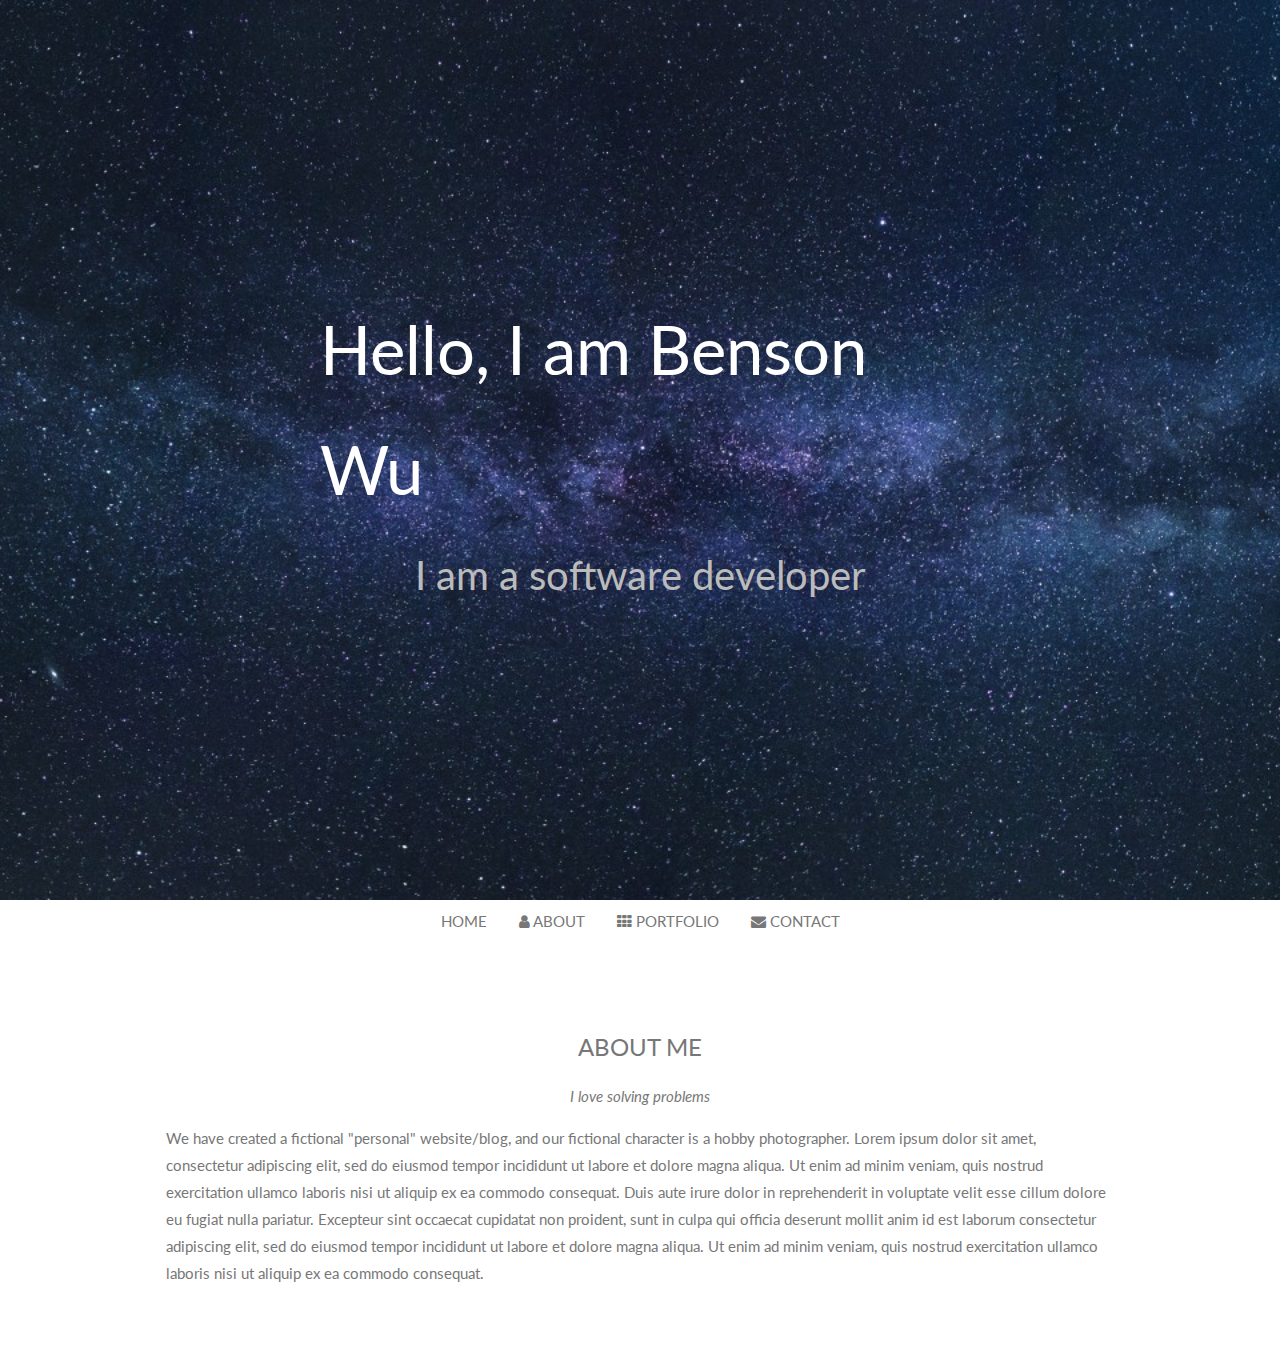
==== index.html @ fae9e6e2 "New index" ====
<!DOCTYPE html>
<html>

<head>
    <title>Benson Wu</title>
    <link rel="stylesheet" type="text/css" href="stylez.css">
</head>

<meta charset="UTF-8">
<meta name="viewport" content="width=device-width, initial-scale=1">
<link rel="stylesheet" href="https://www.w3schools.com/w3css/4/w3.css">
<link rel="stylesheet" href="https://fonts.googleapis.com/css?family=Lato">
<link rel="stylesheet" href="https://cdnjs.cloudflare.com/ajax/libs/font-awesome/4.7.0/css/font-awesome.min.css">
<style>
	body,h1,h2,h3,h4,h5,h6 {font-family: "Lato", sans-serif;}

	h1 {
		color: white;
		font-size: 50pt;
	}

	h2 {
		color: #bbb;
		font-size: 30pt;
	}

	body, html {
	  height: 100%;
	  width: 100%;
	  color: #777;
	  line-height: 1.8;
	}

	.bgimg1 {
		background-attachment: fixed;
		background-position: center;
		background-repeat: no-repeat;
		background-size: cover;
	}

	.bgimg1 {
		background-image: url('background.jpg');
		min-height: 100%;
		max-height: 100%;
		max-width: 100%;
		min-width: 100%;
	}

</style>

<body>
	<!-- First Parallax Image with Logo Text -->
	<div class="bgimg1 w3-display-container" id="home">
		<div class="w3-display-middle">
			<h1>Hello, I am Benson Wu</h1>
			<center><h2>I am a software developer</h2></center>
		</div>
	</div>

	<!-- Nav Bar -->
	<div class="w3-center">
		<div class="w3-bar" id="myNavbar">
		    <a class="w3-bar-item w3-button w3-hover-black w3-hide-medium w3-hide-large w3-right" href="javascript:void(0);" onclick="toggleFunction()" title="Toggle Navigation Menu">
		      <i class="fa fa-bars"></i>
		    </a>
		    <a href="#home" class="w3-bar-item w3-button">HOME</a>
		    <a href="#about" class="w3-bar-item w3-button w3-hide-small"><i class="fa fa-user"></i> ABOUT</a>
		    <a href="#portfolio" class="w3-bar-item w3-button w3-hide-small"><i class="fa fa-th"></i> PORTFOLIO</a>
		    <a href="#contact" class="w3-bar-item w3-button w3-hide-small"><i class="fa fa-envelope"></i> CONTACT</a>
		</div>
	</div>

	<div class="w3-content w3-container w3-padding-64" id="about">
		<h3 class="w3-center">ABOUT ME</h3>
		<p class="w3-center"><em>I love solving problems</em></p>
		<p>We have created a fictional "personal" website/blog, and our fictional character is a hobby photographer. Lorem ipsum dolor sit amet, consectetur adipiscing elit, sed do eiusmod tempor incididunt ut labore et dolore magna aliqua. Ut enim ad minim veniam,
		quis nostrud exercitation ullamco laboris nisi ut aliquip ex ea commodo consequat. Duis aute irure dolor in reprehenderit in voluptate velit esse cillum dolore eu fugiat nulla pariatur. Excepteur sint occaecat cupidatat non proident, sunt in culpa
		qui officia deserunt mollit anim id est laborum consectetur adipiscing elit, sed do eiusmod tempor incididunt ut labore et dolore magna aliqua. Ut enim ad minim veniam, quis nostrud exercitation ullamco laboris nisi ut aliquip ex ea commodo consequat.</p>
	</div>
</body>

</html>
---- stylez.css ----
body,h1,h2,h3,h4,h5,h6 {font-family: "Lato", sans-serif;}

body, html {
  height: 100%;
  color: #777;
  line-height: 1.8;
}

#background {
	width: 100%;
	height: auto;
}

img {
	background-attachment: fixed;
	background-position: center;
	background-repeat: no-repeat;
	background-size: cover;
}
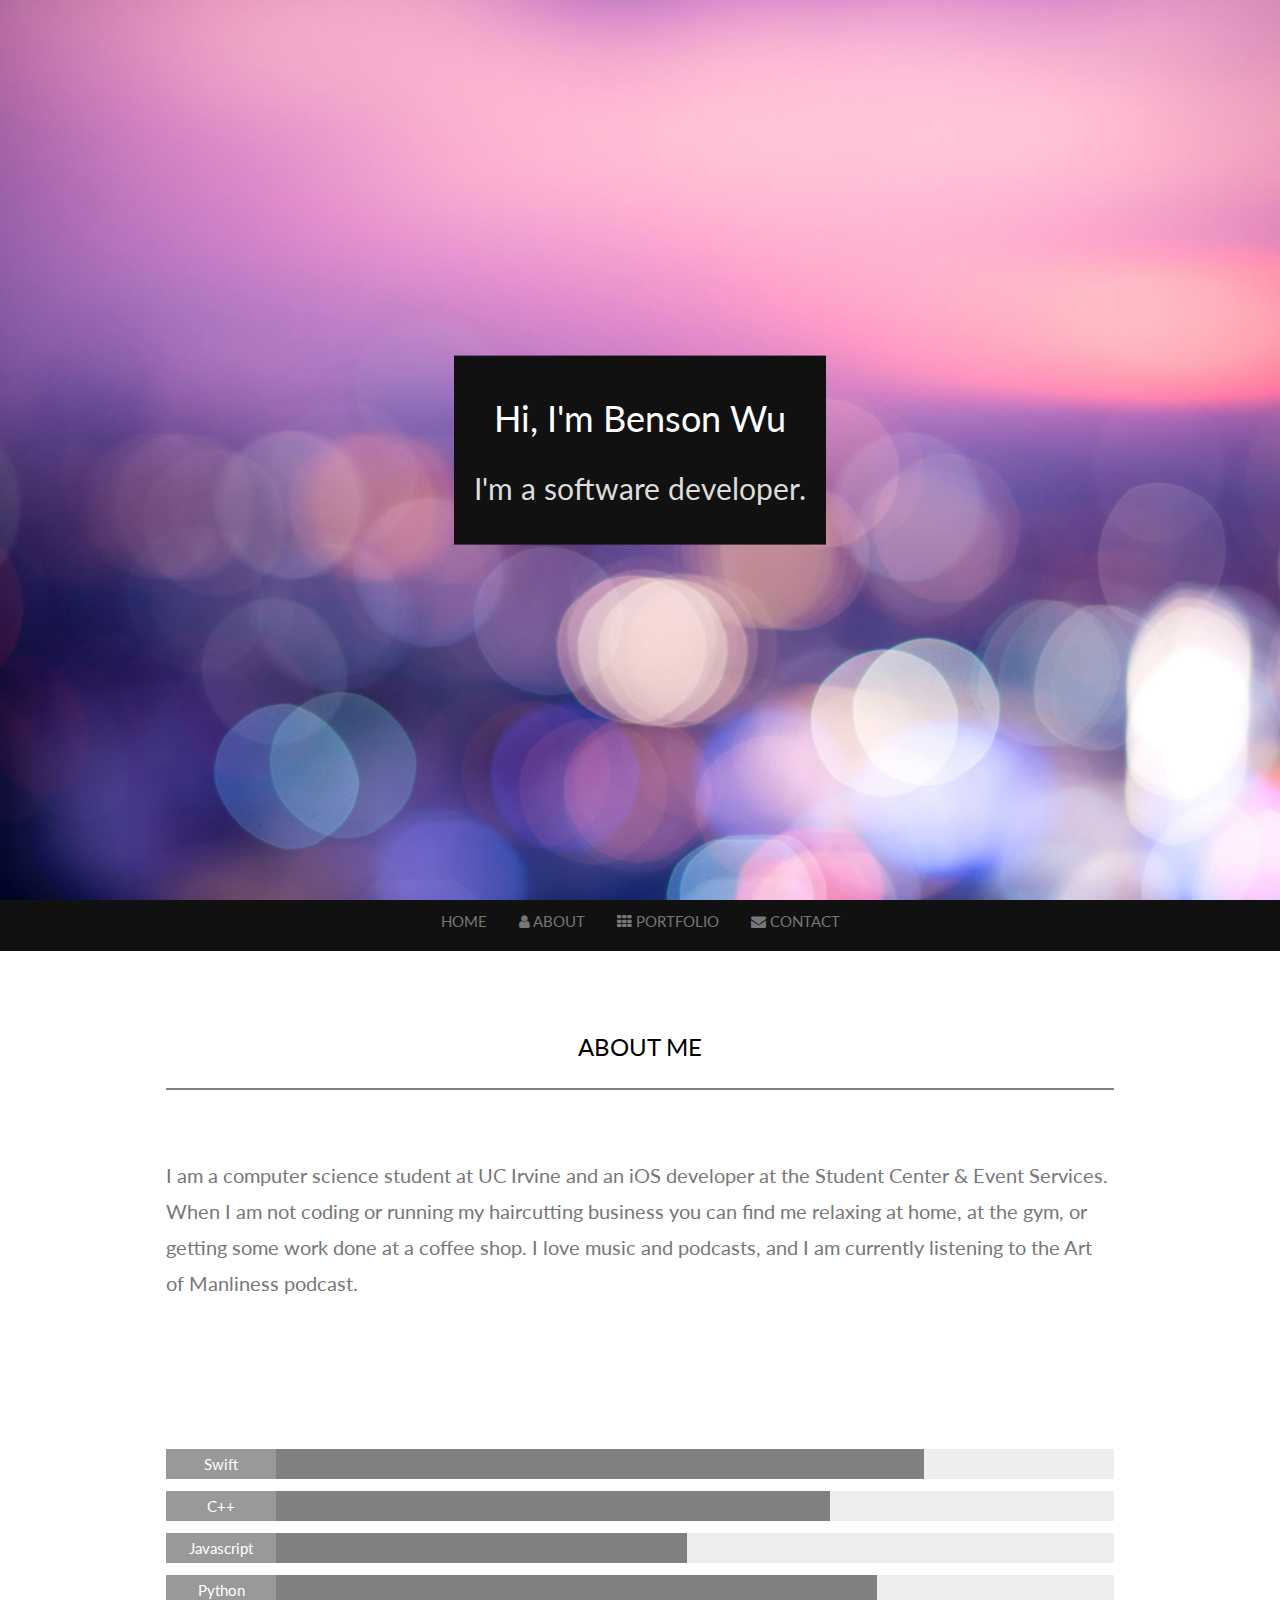
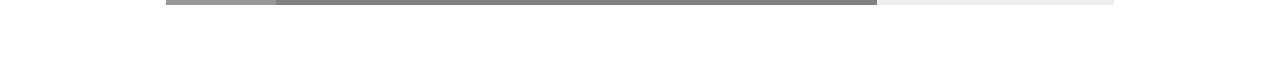
==== commit 83f3d2be: "Changed styling of headers, about, and added bars" ====
--- a/index.html
+++ b/index.html
@@ -14,14 +14,23 @@
 <style>
 	body,h1,h2,h3,h4,h5,h6 {font-family: "Lato", sans-serif;}
 
+	p {
+		font-size: 15pt;
+	}
+
 	h1 {
 		color: white;
-		font-size: 50pt;
+		/*font-size: 50pt;*/
 	}
 
 	h2 {
-		color: #bbb;
-		font-size: 30pt;
+		color: #ddd;
+		/*font-size: 30pt;*/
+	}
+
+	h3 {
+		color: black;
+		font-style: bold;
 	}
 
 	body, html {
@@ -29,6 +38,20 @@
 	  width: 100%;
 	  color: #777;
 	  line-height: 1.8;
+	}
+
+	hr {
+		border: 1px solid grey;
+	}
+
+	.box {
+		background-color: #111;
+		padding: 20px;
+	}
+
+
+	#navBar {
+		background-color: #111;
 	}
 
 	.bgimg1 {
@@ -41,9 +64,54 @@
 	.bgimg1 {
 		background-image: url('background.jpg');
 		min-height: 100%;
-		max-height: 100%;
-		max-width: 100%;
 		min-width: 100%;
+	}
+
+	.bar {
+		color: #666;
+		height: 30px;
+		position: relative;
+		background-color: #eee;
+		margin: 0 0 12px 0;
+		align-items: flex-end;
+		font-size: 7pt;
+	}
+
+	.bar.fill {
+		top: 0;
+		left: 0;
+		position: absolute;
+		background-color: grey;
+		padding: 0;
+		opacity: 1;
+	}
+
+	.bar .tag {
+		width: 110px;
+		top: 0;
+		left: 0;
+		position: absolute;
+		background-color: #999;
+		color: #fff;
+		height: 100%;
+		font-size: 15px;
+		text-align: center;
+	}
+
+	.flex {
+		display: flex;
+		flex-direction: column;
+		justify-content: center;
+		align-items: center;
+	}
+
+	.bars.flex {
+		display: block;
+	}
+
+	/* IDS */
+	#about {
+		margin-bottom: 25;
 	}
 
 </style>
@@ -51,15 +119,15 @@
 <body>
 	<!-- First Parallax Image with Logo Text -->
 	<div class="bgimg1 w3-display-container" id="home">
-		<div class="w3-display-middle">
-			<h1>Hello, I am Benson Wu</h1>
-			<center><h2>I am a software developer</h2></center>
+		<div class="w3-display-middle box">
+			<h1 class="w3-center">Hi, I'm Benson Wu</h1>
+			<h2 class="w3-center">I'm a software developer.</h2>
 		</div>
 	</div>
 
 	<!-- Nav Bar -->
-	<div class="w3-center">
-		<div class="w3-bar" id="myNavbar">
+	<div class="w3-center" id="navBar">
+		<div class="w3-bar">
 		    <a class="w3-bar-item w3-button w3-hover-black w3-hide-medium w3-hide-large w3-right" href="javascript:void(0);" onclick="toggleFunction()" title="Toggle Navigation Menu">
 		      <i class="fa fa-bars"></i>
 		    </a>
@@ -71,11 +139,40 @@
 	</div>
 
 	<div class="w3-content w3-container w3-padding-64" id="about">
-		<h3 class="w3-center">ABOUT ME</h3>
-		<p class="w3-center"><em>I love solving problems</em></p>
-		<p>We have created a fictional "personal" website/blog, and our fictional character is a hobby photographer. Lorem ipsum dolor sit amet, consectetur adipiscing elit, sed do eiusmod tempor incididunt ut labore et dolore magna aliqua. Ut enim ad minim veniam,
-		quis nostrud exercitation ullamco laboris nisi ut aliquip ex ea commodo consequat. Duis aute irure dolor in reprehenderit in voluptate velit esse cillum dolore eu fugiat nulla pariatur. Excepteur sint occaecat cupidatat non proident, sunt in culpa
-		qui officia deserunt mollit anim id est laborum consectetur adipiscing elit, sed do eiusmod tempor incididunt ut labore et dolore magna aliqua. Ut enim ad minim veniam, quis nostrud exercitation ullamco laboris nisi ut aliquip ex ea commodo consequat.</p>
+		<div>
+			<h3 class="w3-center">ABOUT ME</h3>
+			<hr>
+			<br>
+			<p>I am a computer science student at UC Irvine and an iOS developer at the Student Center & Event Services. When I am not coding or running my haircutting business you can find me relaxing at home, at the gym, or getting some work done at a coffee shop. I love music and podcasts, and I am currently listening to the Art of Manliness podcast.</p>
+		</div>
+	</div>
+	<div class="w3-content w3-container w3-padding-64">
+		<div class="bars flex">
+			<div class="bar flex">
+            	<div class="bar fill" style="width:80%">
+					<div class="tag bold flex">Swift</div>
+				</div>
+				<span>80%</span>
+			</div>
+			<div class="bar flex">
+            	<div class="bar fill" style="width:70%">
+					<div class="tag bold flex">C++</div>
+				</div>
+				<span>70%</span>
+			</div>
+			<div class="bar flex">
+            	<div class="bar fill" style="width:55%">
+					<div class="tag bold flex">Javascript</div>
+				</div>
+				<span>55%</span>
+			</div>
+			<div class="bar flex">
+            	<div class="bar fill" style="width:75%">
+					<div class="tag bold flex">Python</div>
+				</div>
+				<span>75%</span>
+			</div>
+		</div>
 	</div>
 </body>
 
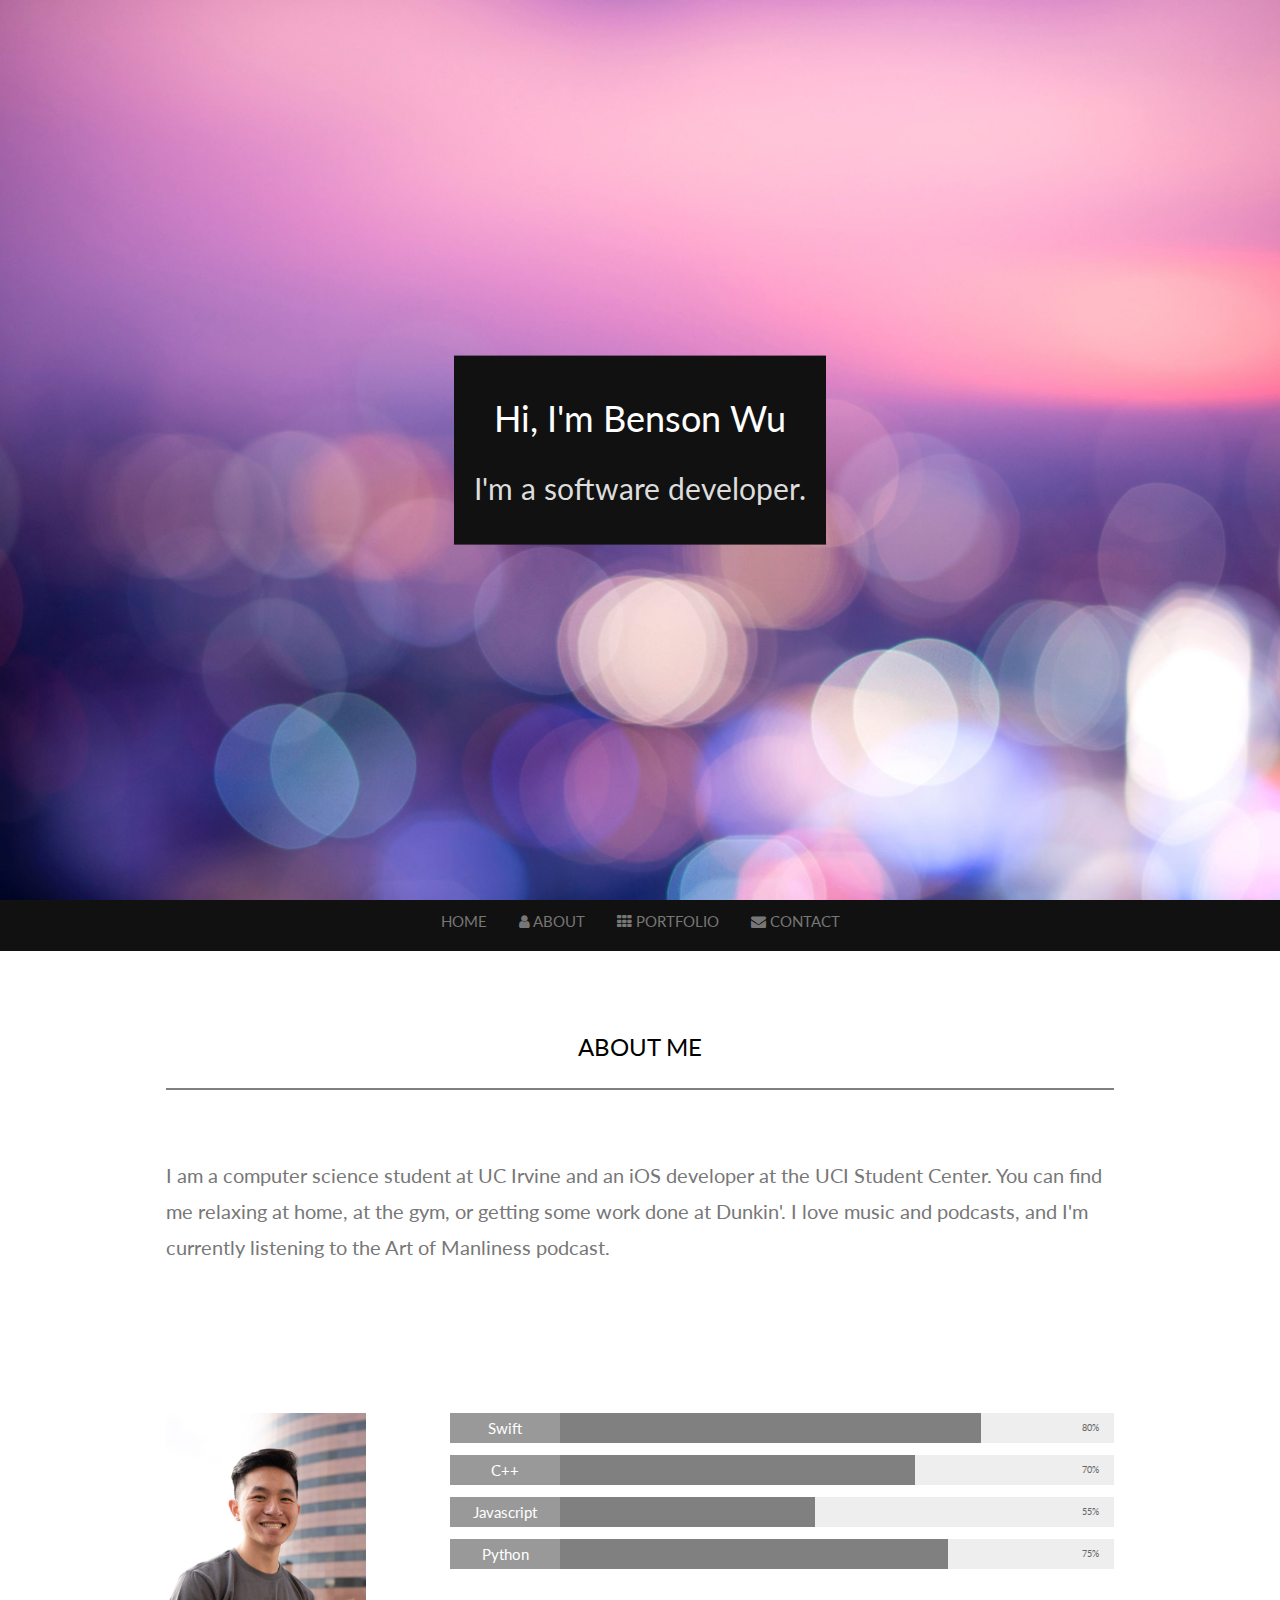
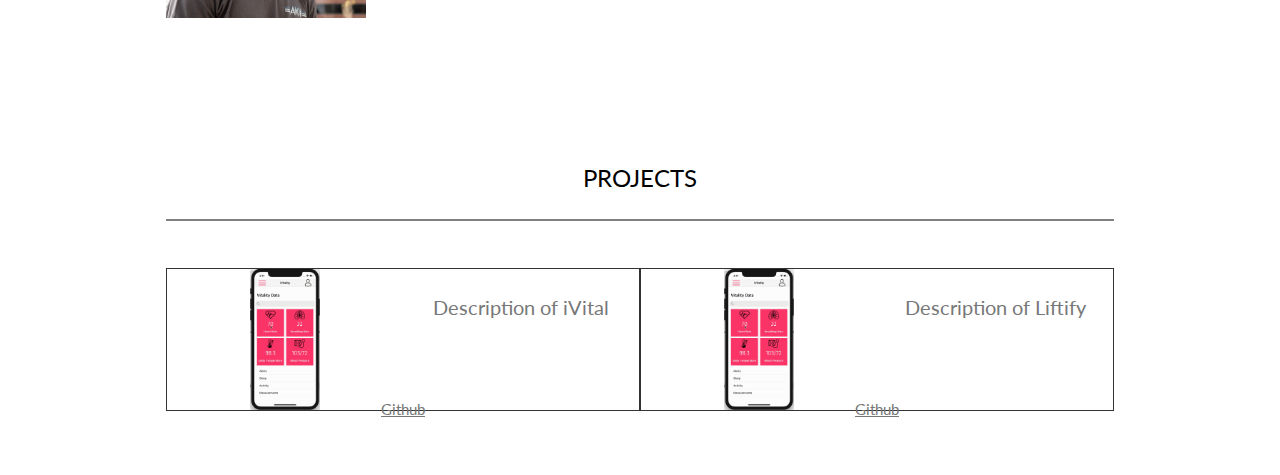
==== commit 699589a5: "asdf" ====
--- a/index.html
+++ b/index.html
@@ -73,7 +73,7 @@
 		position: relative;
 		background-color: #eee;
 		margin: 0 0 12px 0;
-		align-items: flex-end;
+		/*align-items: flex-end;*/
 		font-size: 7pt;
 	}
 
@@ -84,6 +84,13 @@
 		background-color: grey;
 		padding: 0;
 		opacity: 1;
+	}
+	
+	.bar span {
+		display: initial;
+		z-index: 1;
+		padding: 0 15px 0 0;
+		align-self: flex-end;
 	}
 
 	.bar .tag {
@@ -105,14 +112,47 @@
 		align-items: center;
 	}
 
-	.bars.flex {
+	.bars-wrapper {
 		display: block;
+		float: right;
+		width: 70%;
 	}
 
 	/* IDS */
 	#about {
 		margin-bottom: 25;
 	}
+
+	.prof-pic {
+		float: left;
+	}
+
+	.projects-grid {
+		display: grid;
+  		grid-template-columns: auto auto;
+	}
+
+	.grid-item {
+		border: 1px solid rgba(0, 0, 0, 0.8);
+		text-align: center;
+	}
+
+	.grid-item img {
+		max-width: 30%;
+	}
+
+	.proj-pic {
+		float: left;
+		width: 50%;
+		height: 90%;
+	}
+
+	.proj-desc {
+		float: right;
+		width: 50%;
+		height: 90%;
+	}
+
 
 </style>
 
@@ -143,11 +183,14 @@
 			<h3 class="w3-center">ABOUT ME</h3>
 			<hr>
 			<br>
-			<p>I am a computer science student at UC Irvine and an iOS developer at the Student Center & Event Services. When I am not coding or running my haircutting business you can find me relaxing at home, at the gym, or getting some work done at a coffee shop. I love music and podcasts, and I am currently listening to the Art of Manliness podcast.</p>
-		</div>
-	</div>
-	<div class="w3-content w3-container w3-padding-64">
-		<div class="bars flex">
+			<p>I am a computer science student at UC Irvine and an iOS developer at the UCI Student Center. You can find me relaxing at home, at the gym, or getting some work done at Dunkin'. I love music and podcasts, and I'm currently listening to the Art of Manliness podcast.</p>
+		</div>
+	</div>
+	<div class="w3-content w3-container w3-padding-64" id="profile">
+		<div class="prof-pic">
+			<img src="profile.jpg" width="200">
+		</div>
+		<div class="flex bars-wrapper">
 			<div class="bar flex">
             	<div class="bar fill" style="width:80%">
 					<div class="tag bold flex">Swift</div>
@@ -174,6 +217,31 @@
 			</div>
 		</div>
 	</div>
+	<div class="w3-content w3-container w3-padding-64" id="portfolio">
+		<h3 class="w3-center">PROJECTS</h3>
+		<hr>
+		<br>
+		<div class="projects-grid">
+			<div class="grid-item">
+				<div class="proj-pic">
+					<img src="iVital-demo.gif">
+				</div>
+				<div class="proj-desc">
+					<p>Description of iVital</p>
+				</div>
+				<a href="https://github.com/bensontwu/iVital">Github</a>
+			</div>
+			<div class="grid-item">
+				<div class="proj-pic">
+					<img src="iVital-demo.gif">
+				</div>
+				<div class="proj-desc">
+					<p>Description of Liftify</p>
+				</div>
+				<a href="https://github.com/bensontwu/liftify">Github</a>
+			</div>
+		</div>
+	</div>
 </body>
 
 </html>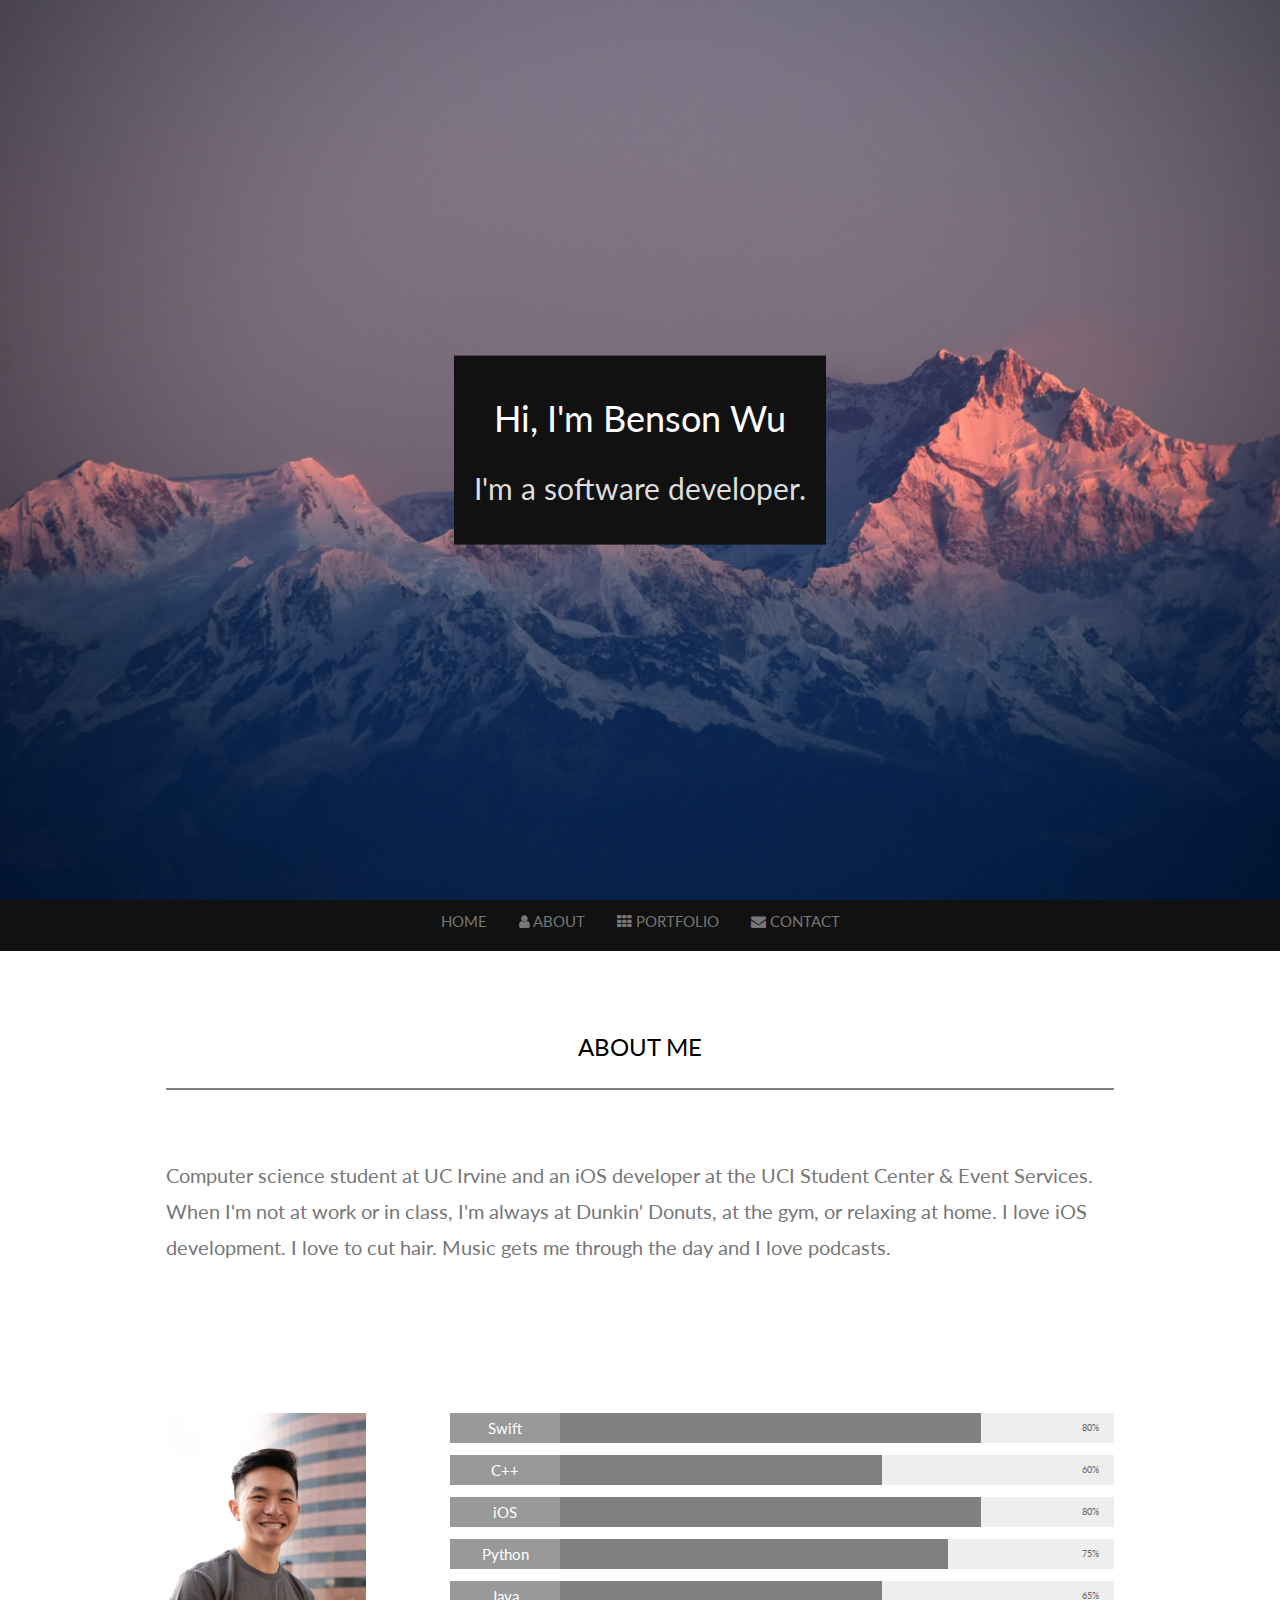
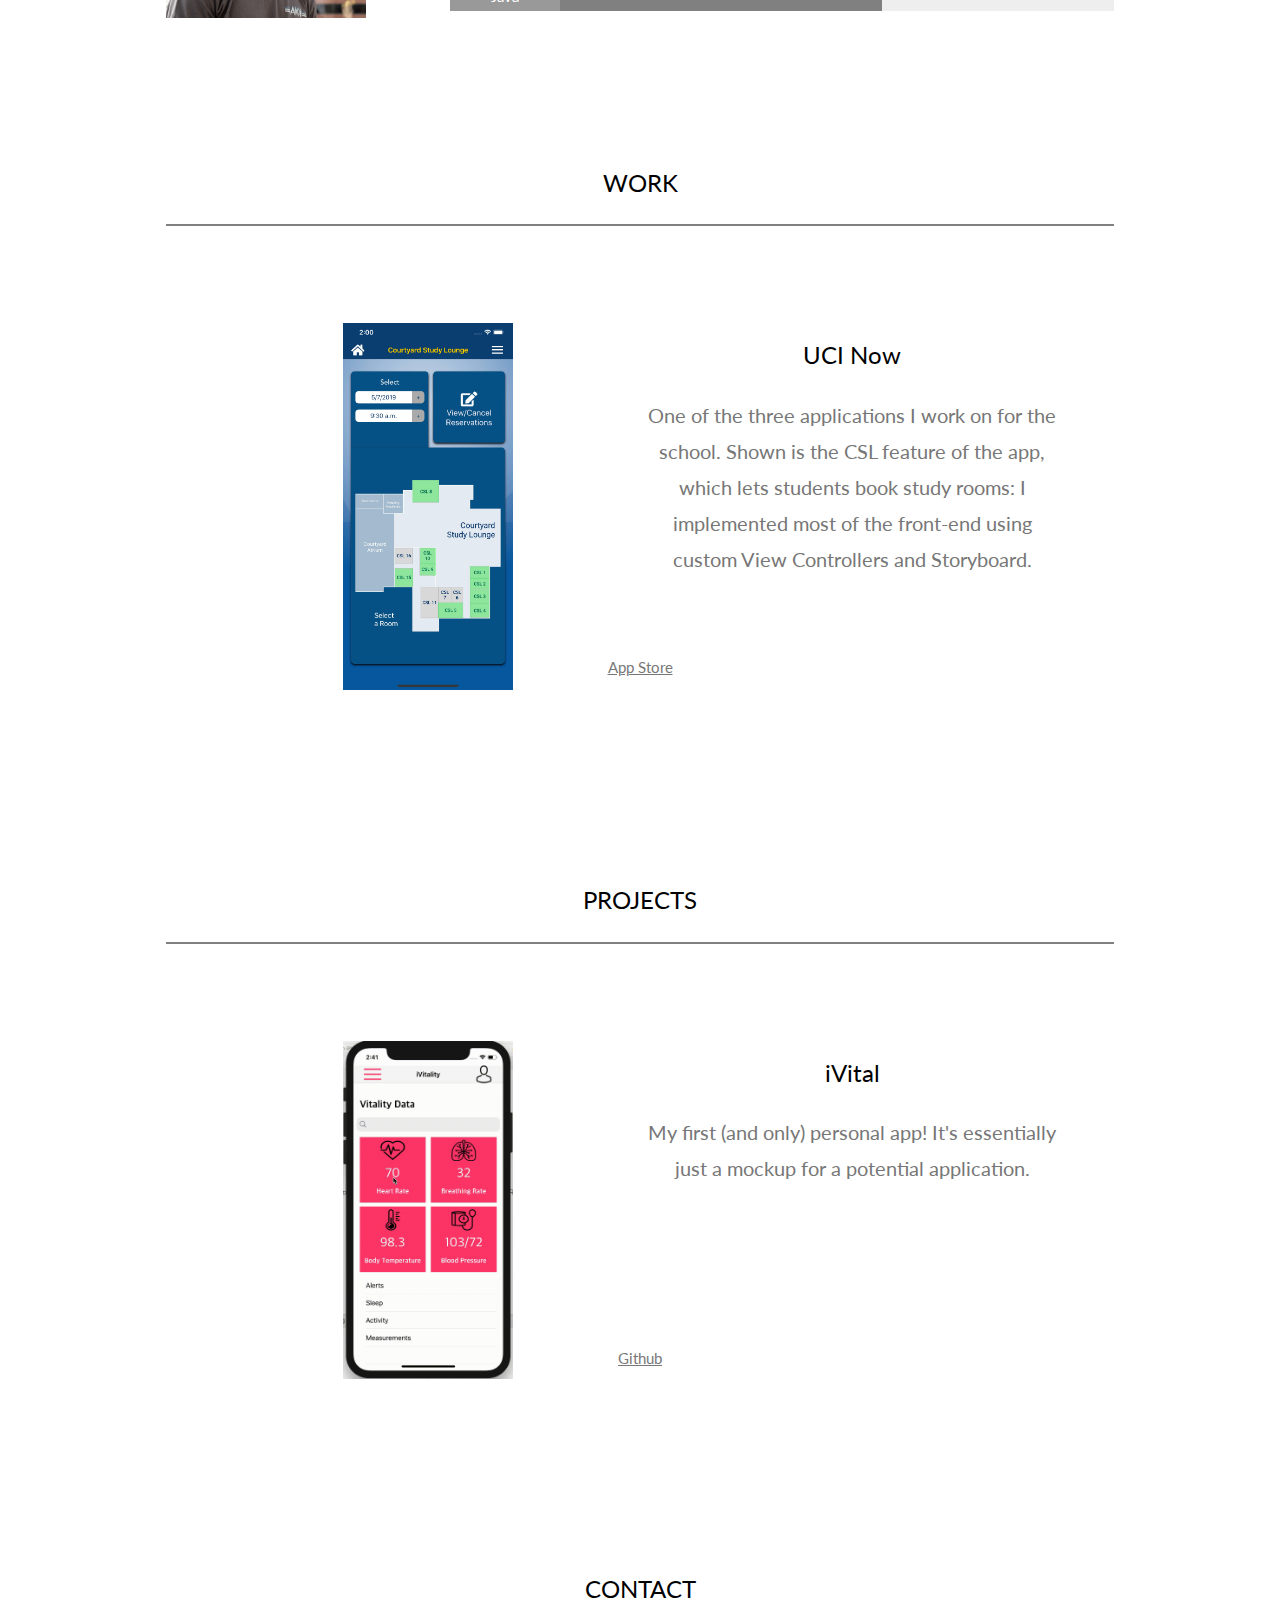
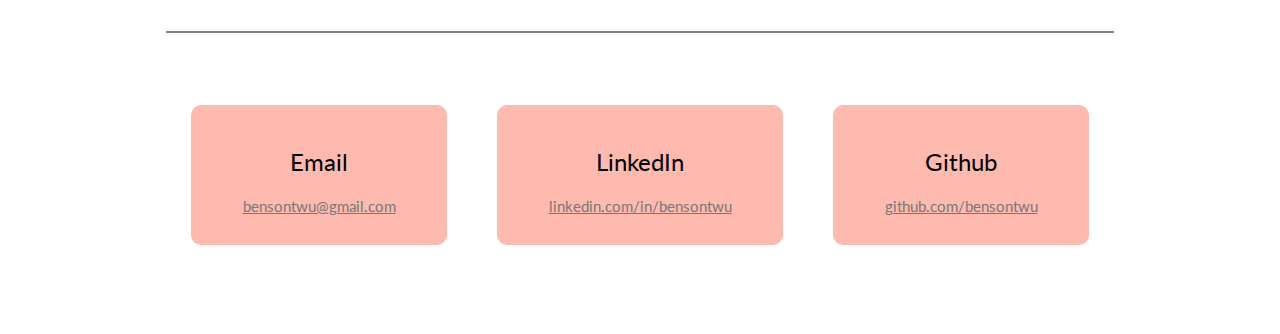
==== commit 4f3c614a: "Added contact" ====
--- a/index.html
+++ b/index.html
@@ -62,7 +62,7 @@
 	}
 
 	.bgimg1 {
-		background-image: url('background.jpg');
+		background-image: url('assets/background.jpg');
 		min-height: 100%;
 		min-width: 100%;
 	}
@@ -132,13 +132,24 @@
   		grid-template-columns: auto auto;
 	}
 
+	.contacts-grid {
+		display: grid;
+		grid-template-columns: auto auto auto;
+	}
+
 	.grid-item {
-		border: 1px solid rgba(0, 0, 0, 0.8);
+		padding: 25px 25px 25px 25px;
+		margin: 25px 25px 25px 25px;
+		border-radius: 10px;
 		text-align: center;
 	}
 
+	.pink {
+		background-color: #FFBAAF;
+	}
+
 	.grid-item img {
-		max-width: 30%;
+		max-width: 40%;
 	}
 
 	.proj-pic {
@@ -183,12 +194,12 @@
 			<h3 class="w3-center">ABOUT ME</h3>
 			<hr>
 			<br>
-			<p>I am a computer science student at UC Irvine and an iOS developer at the UCI Student Center. You can find me relaxing at home, at the gym, or getting some work done at Dunkin'. I love music and podcasts, and I'm currently listening to the Art of Manliness podcast.</p>
+			<p>Computer science student at UC Irvine and an iOS developer at the UCI Student Center & Event Services. When I'm not at work or in class, I'm always at Dunkin' Donuts, at the gym, or relaxing at home. I love iOS development. I love to cut hair. Music gets me through the day and I love podcasts.</p>
 		</div>
 	</div>
 	<div class="w3-content w3-container w3-padding-64" id="profile">
 		<div class="prof-pic">
-			<img src="profile.jpg" width="200">
+			<img src="assets/profile.jpg" width="200">
 		</div>
 		<div class="flex bars-wrapper">
 			<div class="bar flex">
@@ -198,16 +209,16 @@
 				<span>80%</span>
 			</div>
 			<div class="bar flex">
-            	<div class="bar fill" style="width:70%">
+            	<div class="bar fill" style="width:65%">
 					<div class="tag bold flex">C++</div>
 				</div>
-				<span>70%</span>
-			</div>
-			<div class="bar flex">
-            	<div class="bar fill" style="width:55%">
-					<div class="tag bold flex">Javascript</div>
-				</div>
-				<span>55%</span>
+				<span>60%</span>
+			</div>
+			<div class="bar flex">
+            	<div class="bar fill" style="width:80%">
+					<div class="tag bold flex">iOS</div>
+				</div>
+				<span>80%</span>
 			</div>
 			<div class="bar flex">
             	<div class="bar fill" style="width:75%">
@@ -215,31 +226,70 @@
 				</div>
 				<span>75%</span>
 			</div>
-		</div>
-	</div>
-	<div class="w3-content w3-container w3-padding-64" id="portfolio">
-		<h3 class="w3-center">PROJECTS</h3>
-		<hr>
-		<br>
-		<div class="projects-grid">
-			<div class="grid-item">
-				<div class="proj-pic">
-					<img src="iVital-demo.gif">
-				</div>
-				<div class="proj-desc">
-					<p>Description of iVital</p>
-				</div>
-				<a href="https://github.com/bensontwu/iVital">Github</a>
-			</div>
-			<div class="grid-item">
-				<div class="proj-pic">
-					<img src="iVital-demo.gif">
-				</div>
-				<div class="proj-desc">
-					<p>Description of Liftify</p>
-				</div>
-				<a href="https://github.com/bensontwu/liftify">Github</a>
-			</div>
+			<div class="bar flex">
+            	<div class="bar fill" style="width:65%">
+					<div class="tag bold flex">Java</div>
+				</div>
+				<span>65%</span>
+			</div>
+		</div>
+	</div>
+	<div id="portfolio">
+		<div class="w3-content w3-container w3-padding-64">
+			<h3 class="w3-center">WORK</h3>
+			<hr>
+			<br>
+			<div class="projects-grid">
+				<div class="grid-item">
+					<div class="proj-pic">
+						<img src="assets/uci-now-csl.jpg">
+					</div>
+					<div class="proj-desc">
+						<h3>UCI Now</h3>
+						<p>One of the three applications I work on for the school. Shown is the CSL feature of the app, which lets students book study rooms: I implemented most of the front-end using custom View Controllers and Storyboard.</p>
+					</div>
+					<a href="https://apps.apple.com/us/app/uci-now/id1382415698">App Store</a>
+				</div>
+			</div>
+		</div>
+		<div class="w3-content w3-container w3-padding-64">
+			<h3 class="w3-center">PROJECTS</h3>
+			<hr>
+			<br>
+			<div class="projects-grid">
+				<div class="grid-item">
+					<div class="proj-pic">
+						<img src="assets/iVital-demo.gif">
+					</div>
+					<div class="proj-desc">
+						<h3>iVital</h3>
+						<p>My first (and only) personal app! It's essentially just a mockup for a potential application.</p>
+					</div>
+					<a href="https://github.com/bensontwu/iVital">Github</a>
+				</div>
+			</div>
+		</div>
+	</div>
+	<div id="contact">
+		<div class="w3-content w3-container w3-padding-64">
+			<h3 class="w3-center">CONTACT</h3>
+			<hr>
+			<br>
+			<div class="contacts-grid">
+				<div class="grid-item pink">
+					<h3>Email</h3>
+					<a href="mailto:bensontwu@gmail.com">bensontwu@gmail.com</a>
+				</div>
+				<div class="grid-item pink">
+					<h3>LinkedIn</h3>
+					<a href="linkedin.com/in/bensontwu">linkedin.com/in/bensontwu</a>
+				</div>
+				<div class="grid-item pink">
+					<h3>Github</h3>
+					<a href="github.com/bensontwu">github.com/bensontwu</a>
+				</div>
+			</div>
+
 		</div>
 	</div>
 </body>
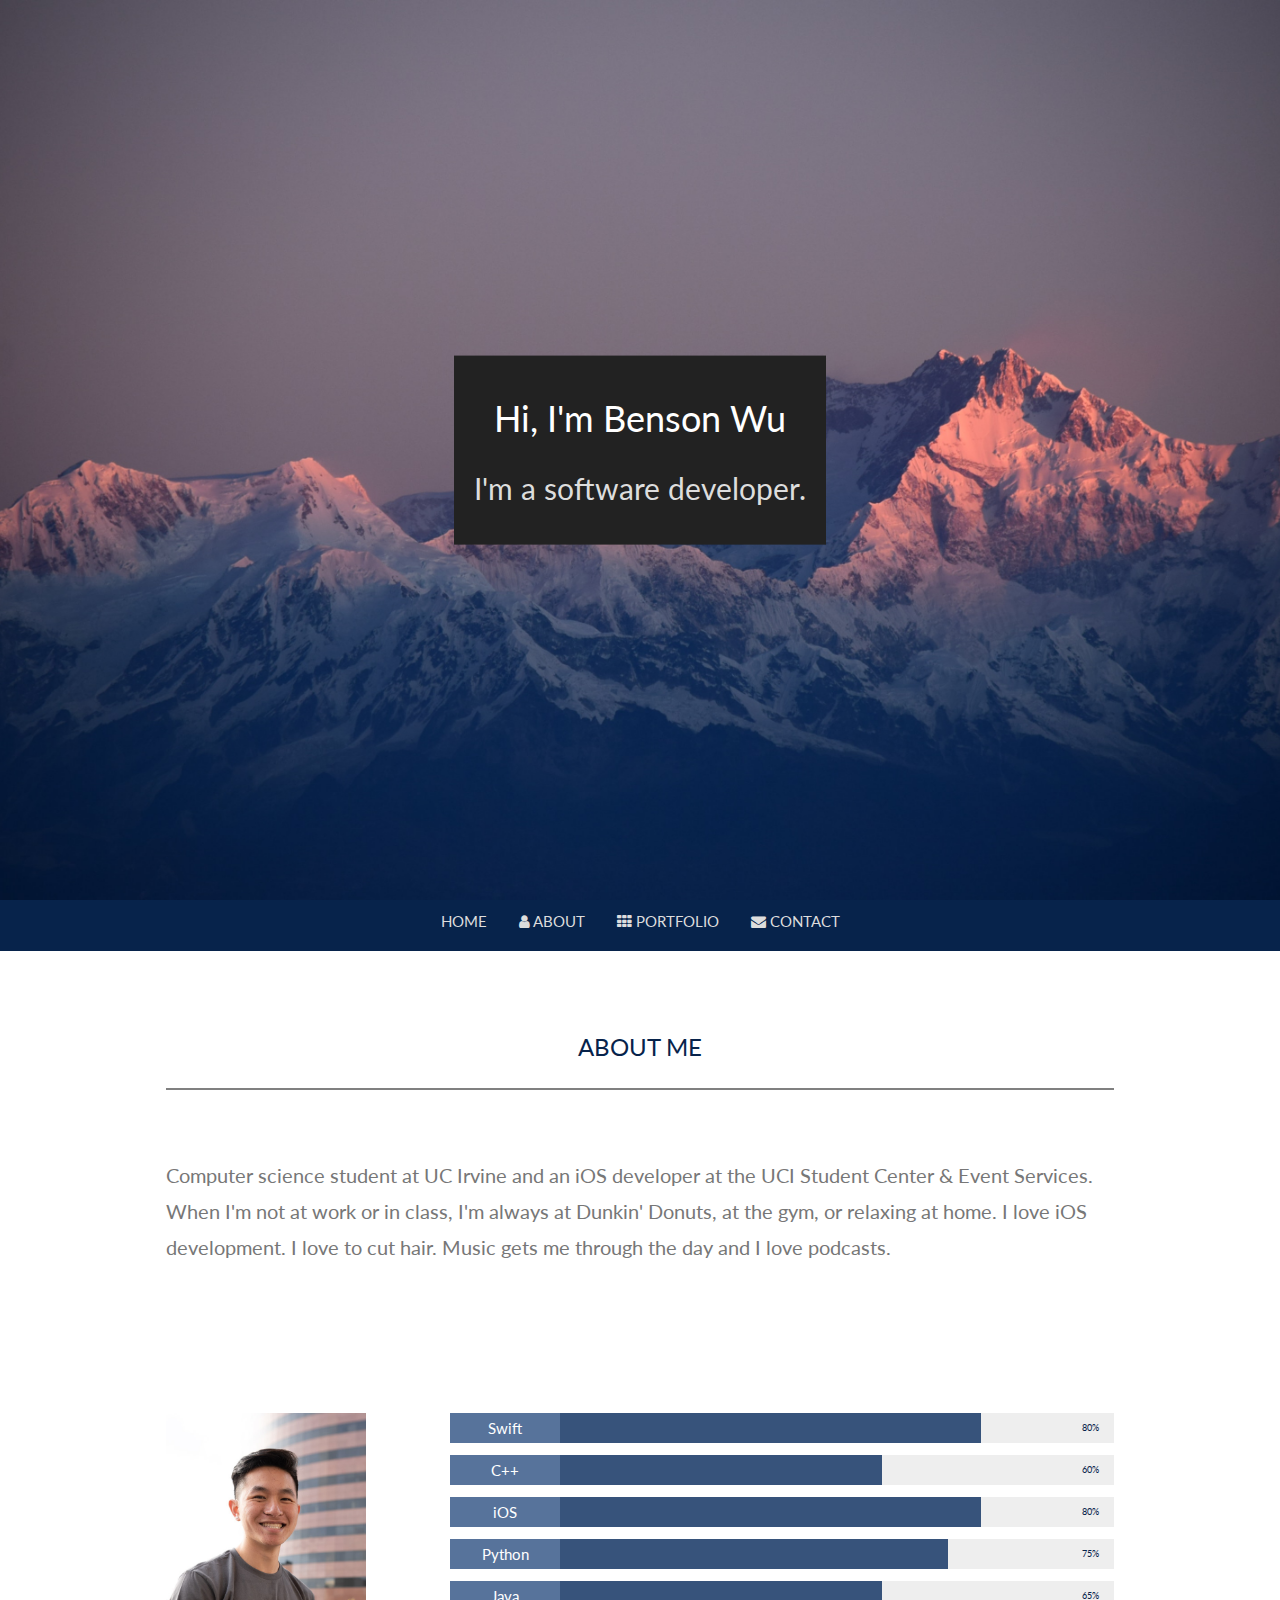
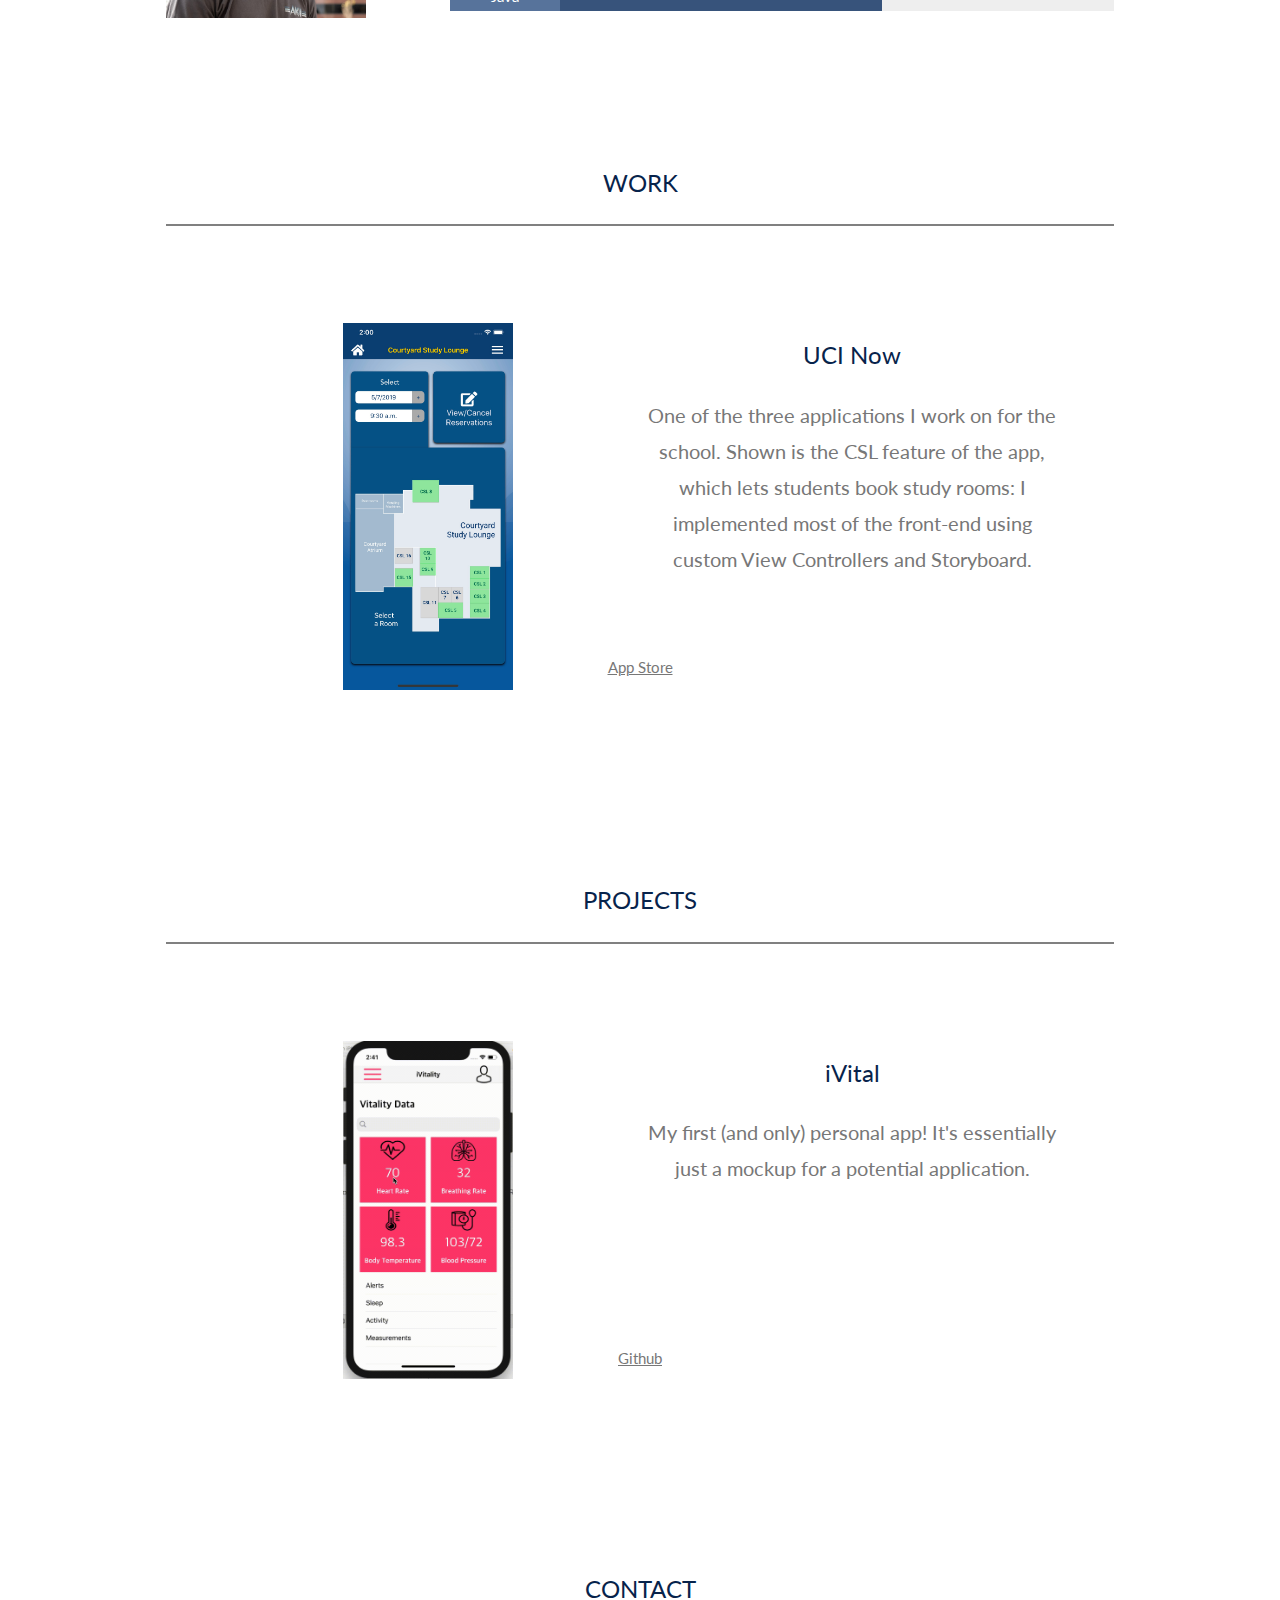
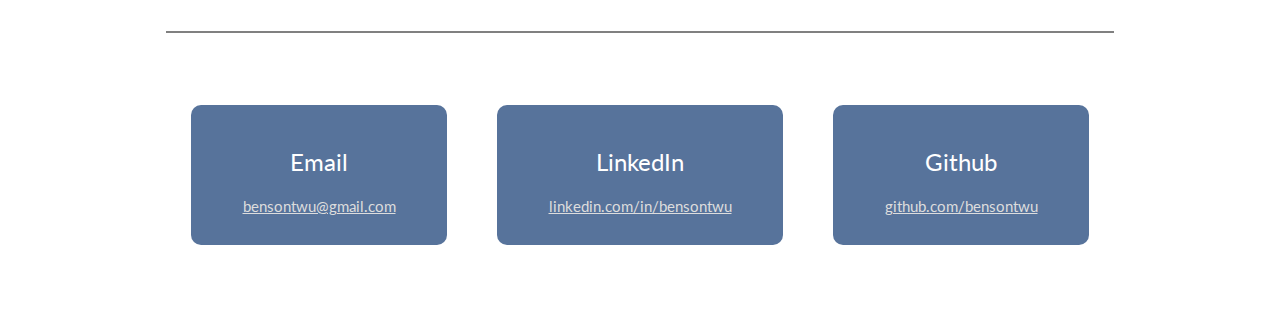
==== commit 7efaa466: "Updated colors" ====
--- a/index.html
+++ b/index.html
@@ -29,7 +29,7 @@
 	}
 
 	h3 {
-		color: black;
+		color: #07234B;
 		font-style: bold;
 	}
 
@@ -45,13 +45,14 @@
 	}
 
 	.box {
-		background-color: #111;
+		background-color: #222;
 		padding: 20px;
 	}
 
 
 	#navBar {
-		background-color: #111;
+		background-color: #07234B;
+		color: #ddd;
 	}
 
 	.bgimg1 {
@@ -81,7 +82,7 @@
 		top: 0;
 		left: 0;
 		position: absolute;
-		background-color: grey;
+		background-color: #37537B;
 		padding: 0;
 		opacity: 1;
 	}
@@ -98,7 +99,7 @@
 		top: 0;
 		left: 0;
 		position: absolute;
-		background-color: #999;
+		background-color: #57739B;
 		color: #fff;
 		height: 100%;
 		font-size: 15px;
@@ -110,6 +111,7 @@
 		flex-direction: column;
 		justify-content: center;
 		align-items: center;
+		color: #07234B;
 	}
 
 	.bars-wrapper {
@@ -145,7 +147,13 @@
 	}
 
 	.pink {
-		background-color: #FFBAAF;
+		background-color: #57739B;
+		color: #DDD;
+		font-style: bold;
+	}
+
+	.pink h3 {
+		color: white;
 	}
 
 	.grid-item img {
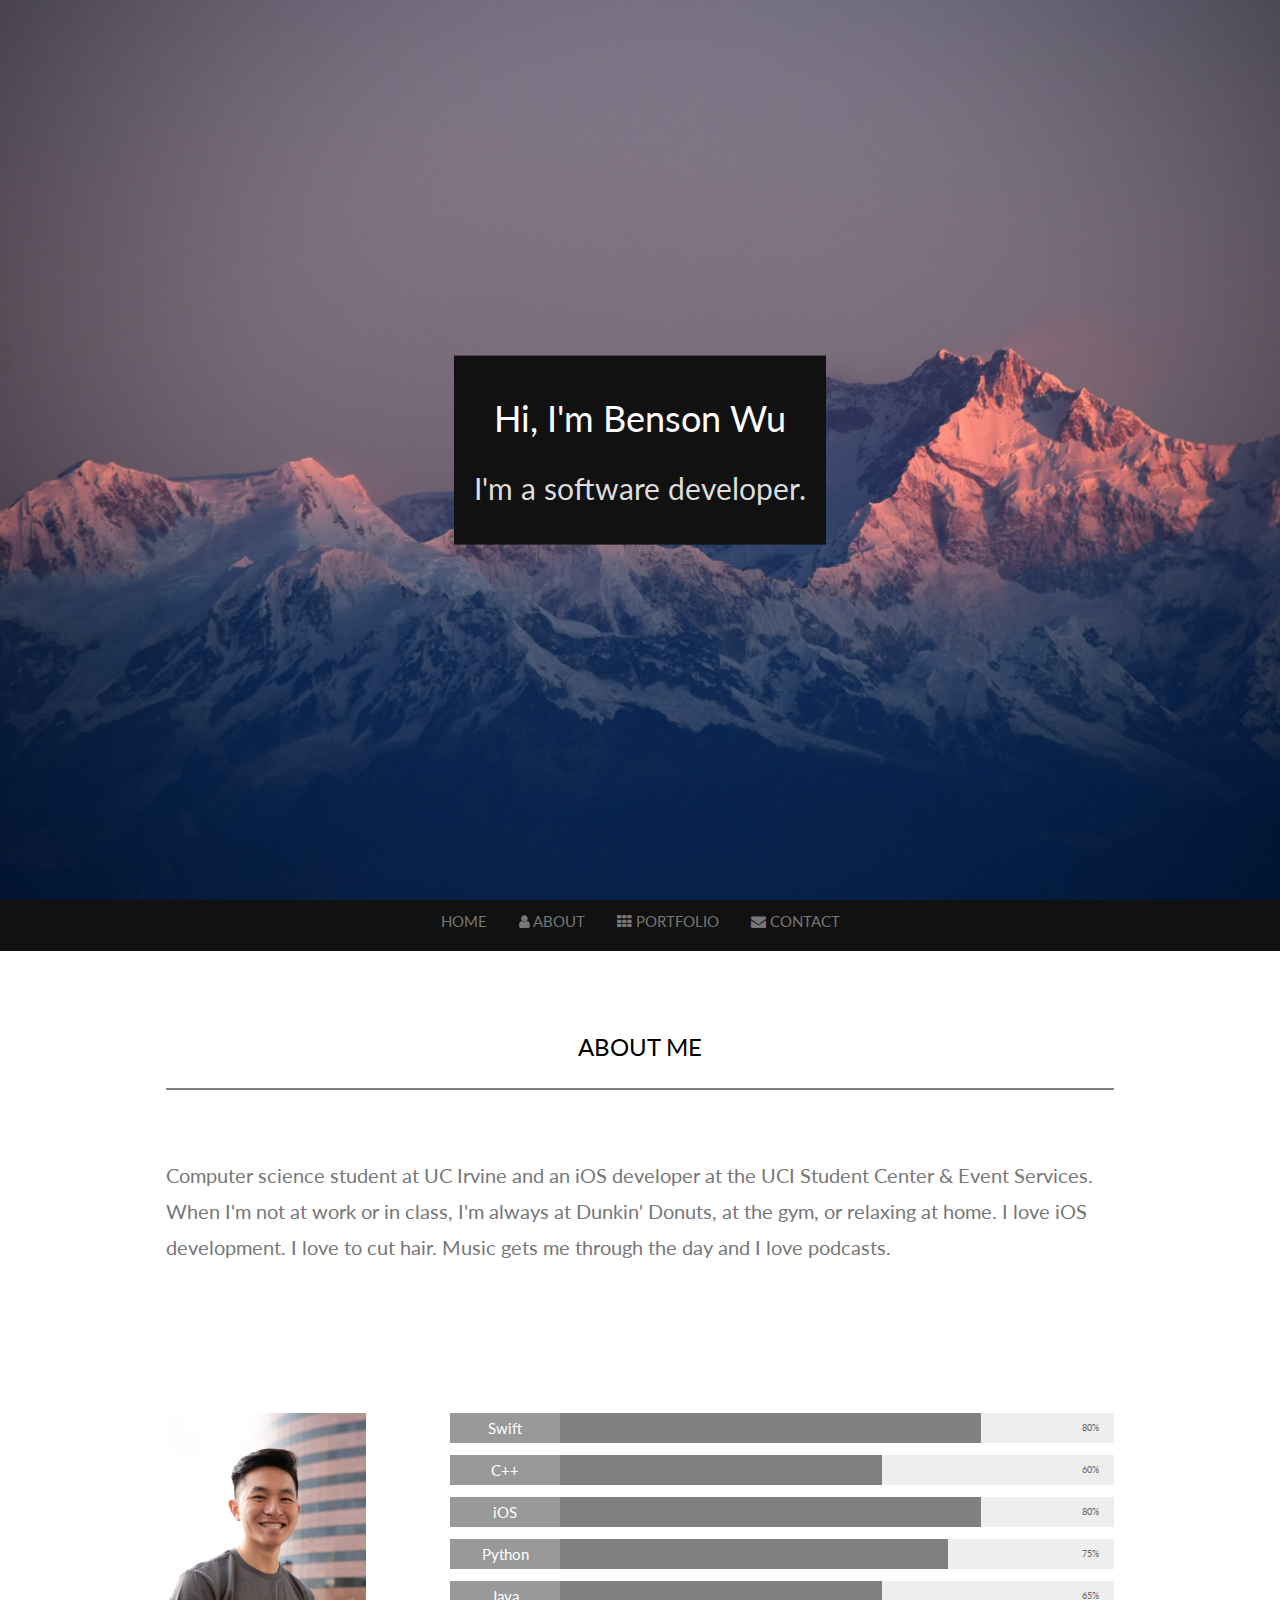
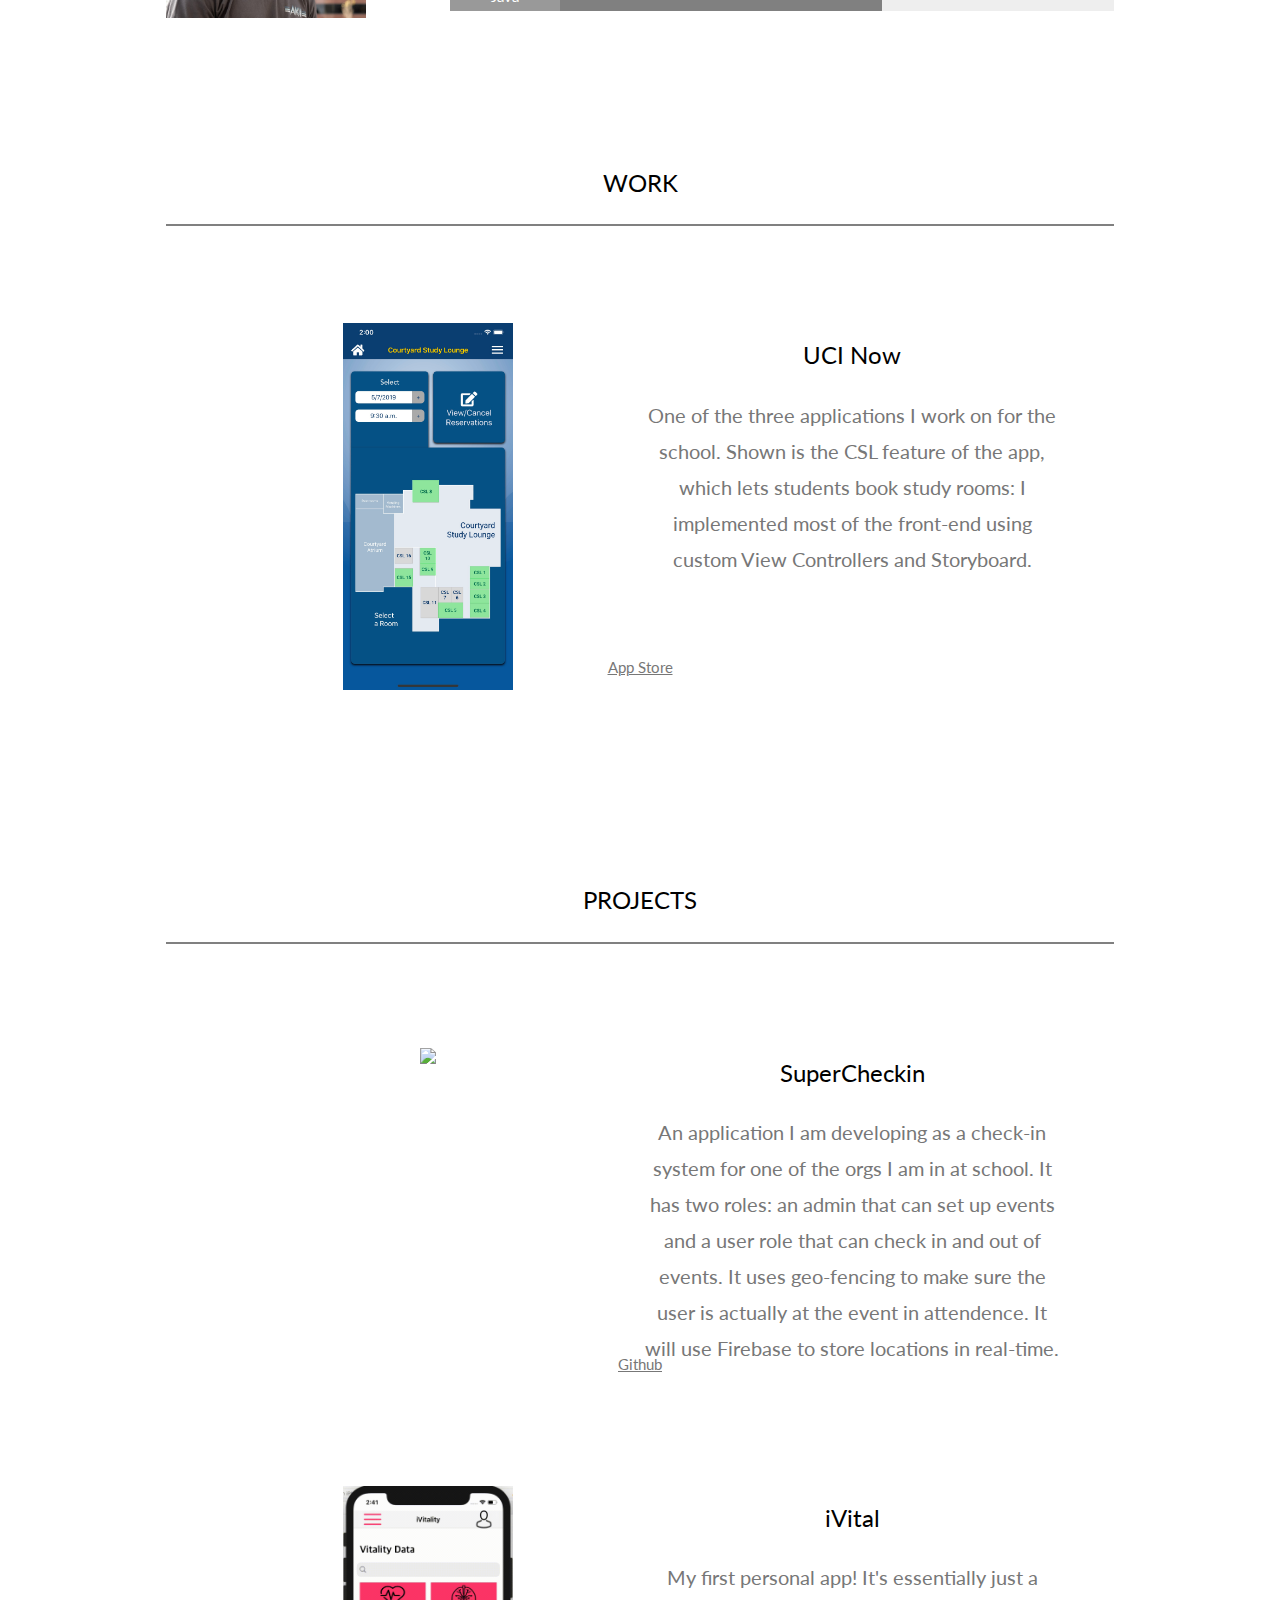
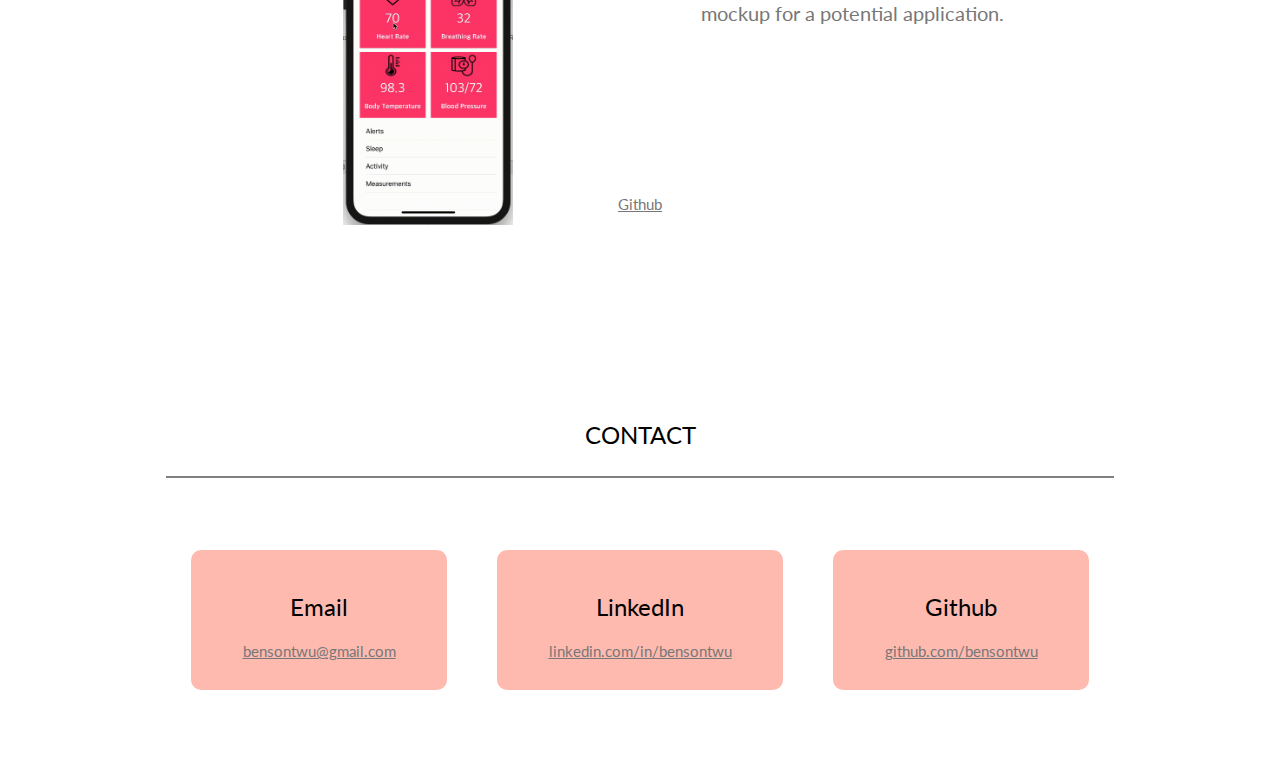
==== commit 36ea924d: "added new proj" ====
--- a/index.html
+++ b/index.html
@@ -29,7 +29,7 @@
 	}
 
 	h3 {
-		color: #07234B;
+		color: black;
 		font-style: bold;
 	}
 
@@ -45,14 +45,13 @@
 	}
 
 	.box {
-		background-color: #222;
+		background-color: #111;
 		padding: 20px;
 	}
 
 
 	#navBar {
-		background-color: #07234B;
-		color: #ddd;
+		background-color: #111;
 	}
 
 	.bgimg1 {
@@ -82,7 +81,7 @@
 		top: 0;
 		left: 0;
 		position: absolute;
-		background-color: #37537B;
+		background-color: grey;
 		padding: 0;
 		opacity: 1;
 	}
@@ -99,7 +98,7 @@
 		top: 0;
 		left: 0;
 		position: absolute;
-		background-color: #57739B;
+		background-color: #999;
 		color: #fff;
 		height: 100%;
 		font-size: 15px;
@@ -111,7 +110,6 @@
 		flex-direction: column;
 		justify-content: center;
 		align-items: center;
-		color: #07234B;
 	}
 
 	.bars-wrapper {
@@ -131,7 +129,7 @@
 
 	.projects-grid {
 		display: grid;
-  		grid-template-columns: auto auto;
+  		grid-template-columns: auto;
 	}
 
 	.contacts-grid {
@@ -147,13 +145,7 @@
 	}
 
 	.pink {
-		background-color: #57739B;
-		color: #DDD;
-		font-style: bold;
-	}
-
-	.pink h3 {
-		color: white;
+		background-color: #FFBAAF;
 	}
 
 	.grid-item img {
@@ -267,11 +259,21 @@
 			<div class="projects-grid">
 				<div class="grid-item">
 					<div class="proj-pic">
+						<img src="assets/super-checkin-demo.gif">
+					</div>
+					<div class="proj-desc">
+						<h3>SuperCheckin</h3>
+						<p>An application I am developing as a check-in system for one of the orgs I am in at school. It has two roles: an admin that can set up events and a user role that can check in and out of events. It uses geo-fencing to make sure the user is actually at the event in attendence. It will use Firebase to store locations in real-time.</p>
+					</div>
+					<a href="https://github.com/bensontwu/super-checkin">Github</a>
+				</div>
+				<div class="grid-item">
+					<div class="proj-pic">
 						<img src="assets/iVital-demo.gif">
 					</div>
 					<div class="proj-desc">
 						<h3>iVital</h3>
-						<p>My first (and only) personal app! It's essentially just a mockup for a potential application.</p>
+						<p>My first personal app! It's essentially just a mockup for a potential application.</p>
 					</div>
 					<a href="https://github.com/bensontwu/iVital">Github</a>
 				</div>
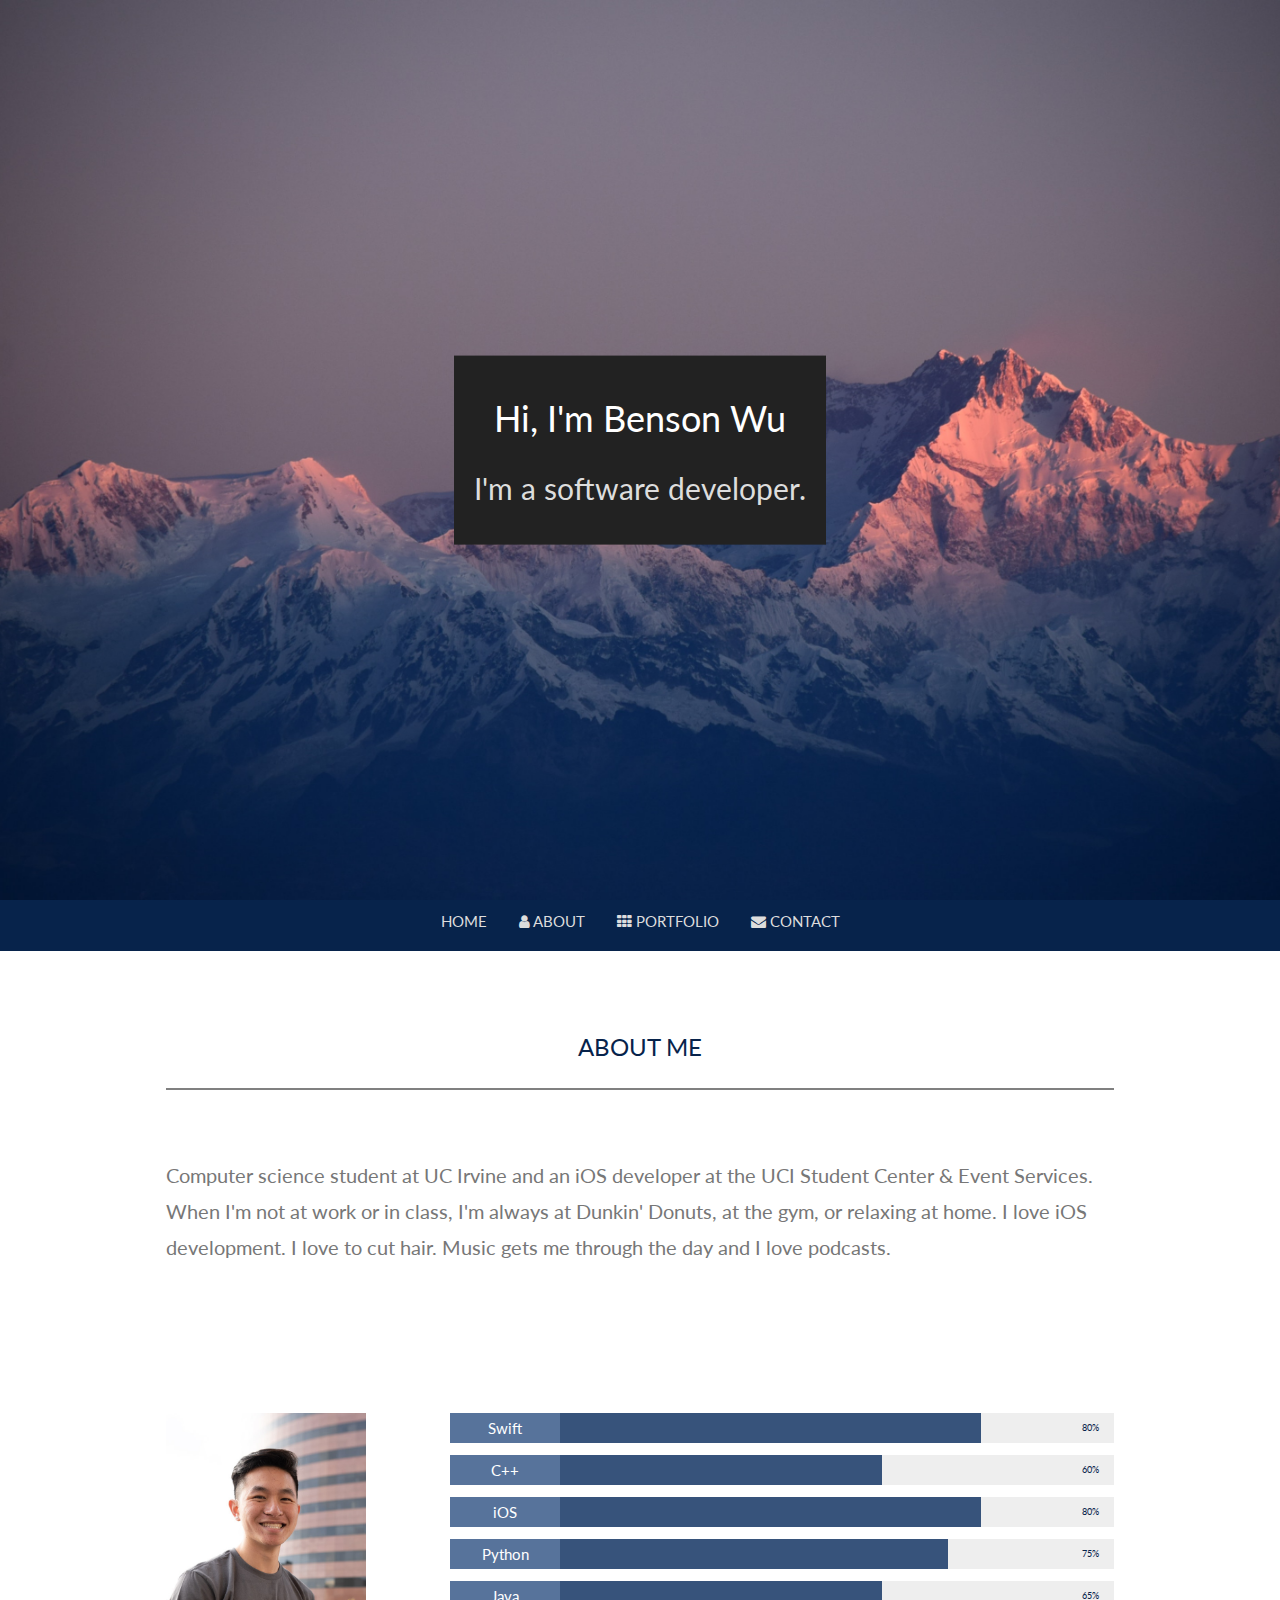
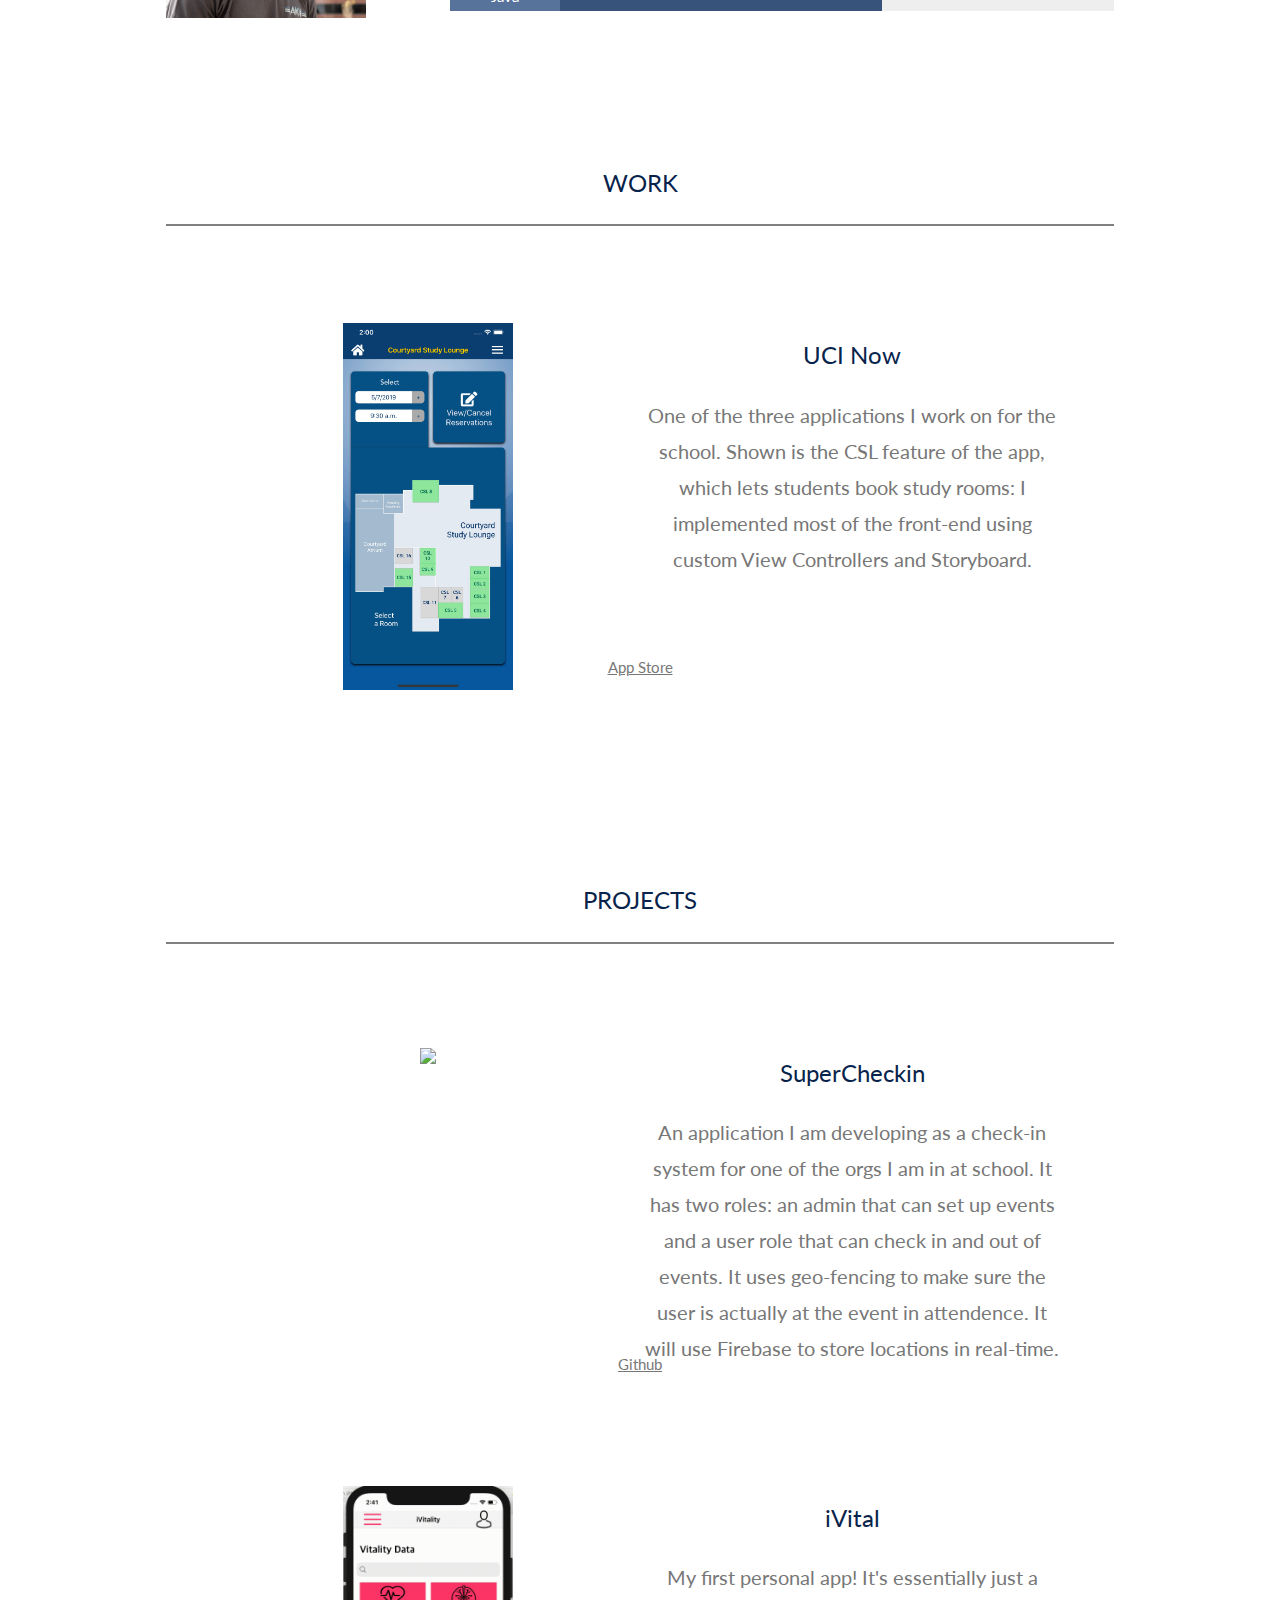
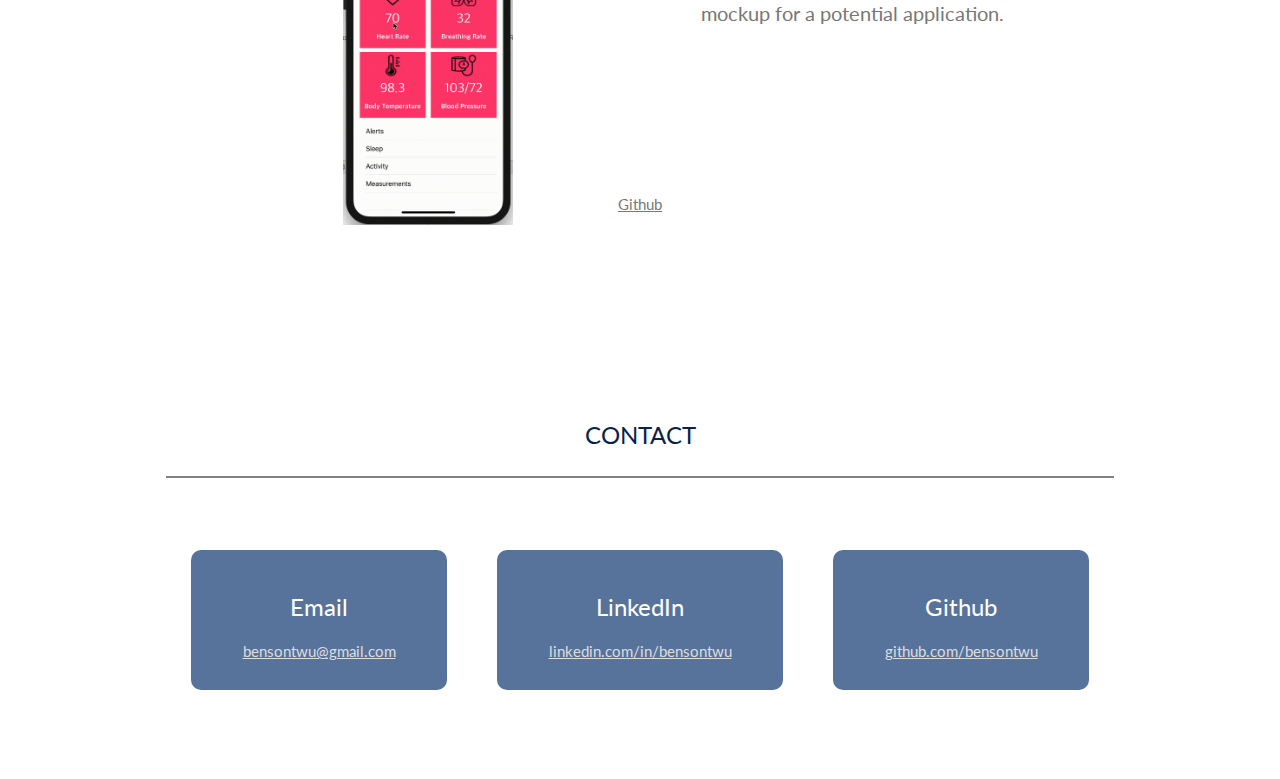
==== commit 99117b64: "Merge branch 'master' of github.com:bensontwu/bensontwu" ====
--- a/index.html
+++ b/index.html
@@ -29,7 +29,7 @@
 	}
 
 	h3 {
-		color: black;
+		color: #07234B;
 		font-style: bold;
 	}
 
@@ -45,13 +45,14 @@
 	}
 
 	.box {
-		background-color: #111;
+		background-color: #222;
 		padding: 20px;
 	}
 
 
 	#navBar {
-		background-color: #111;
+		background-color: #07234B;
+		color: #ddd;
 	}
 
 	.bgimg1 {
@@ -81,7 +82,7 @@
 		top: 0;
 		left: 0;
 		position: absolute;
-		background-color: grey;
+		background-color: #37537B;
 		padding: 0;
 		opacity: 1;
 	}
@@ -98,7 +99,7 @@
 		top: 0;
 		left: 0;
 		position: absolute;
-		background-color: #999;
+		background-color: #57739B;
 		color: #fff;
 		height: 100%;
 		font-size: 15px;
@@ -110,6 +111,7 @@
 		flex-direction: column;
 		justify-content: center;
 		align-items: center;
+		color: #07234B;
 	}
 
 	.bars-wrapper {
@@ -145,7 +147,13 @@
 	}
 
 	.pink {
-		background-color: #FFBAAF;
+		background-color: #57739B;
+		color: #DDD;
+		font-style: bold;
+	}
+
+	.pink h3 {
+		color: white;
 	}
 
 	.grid-item img {
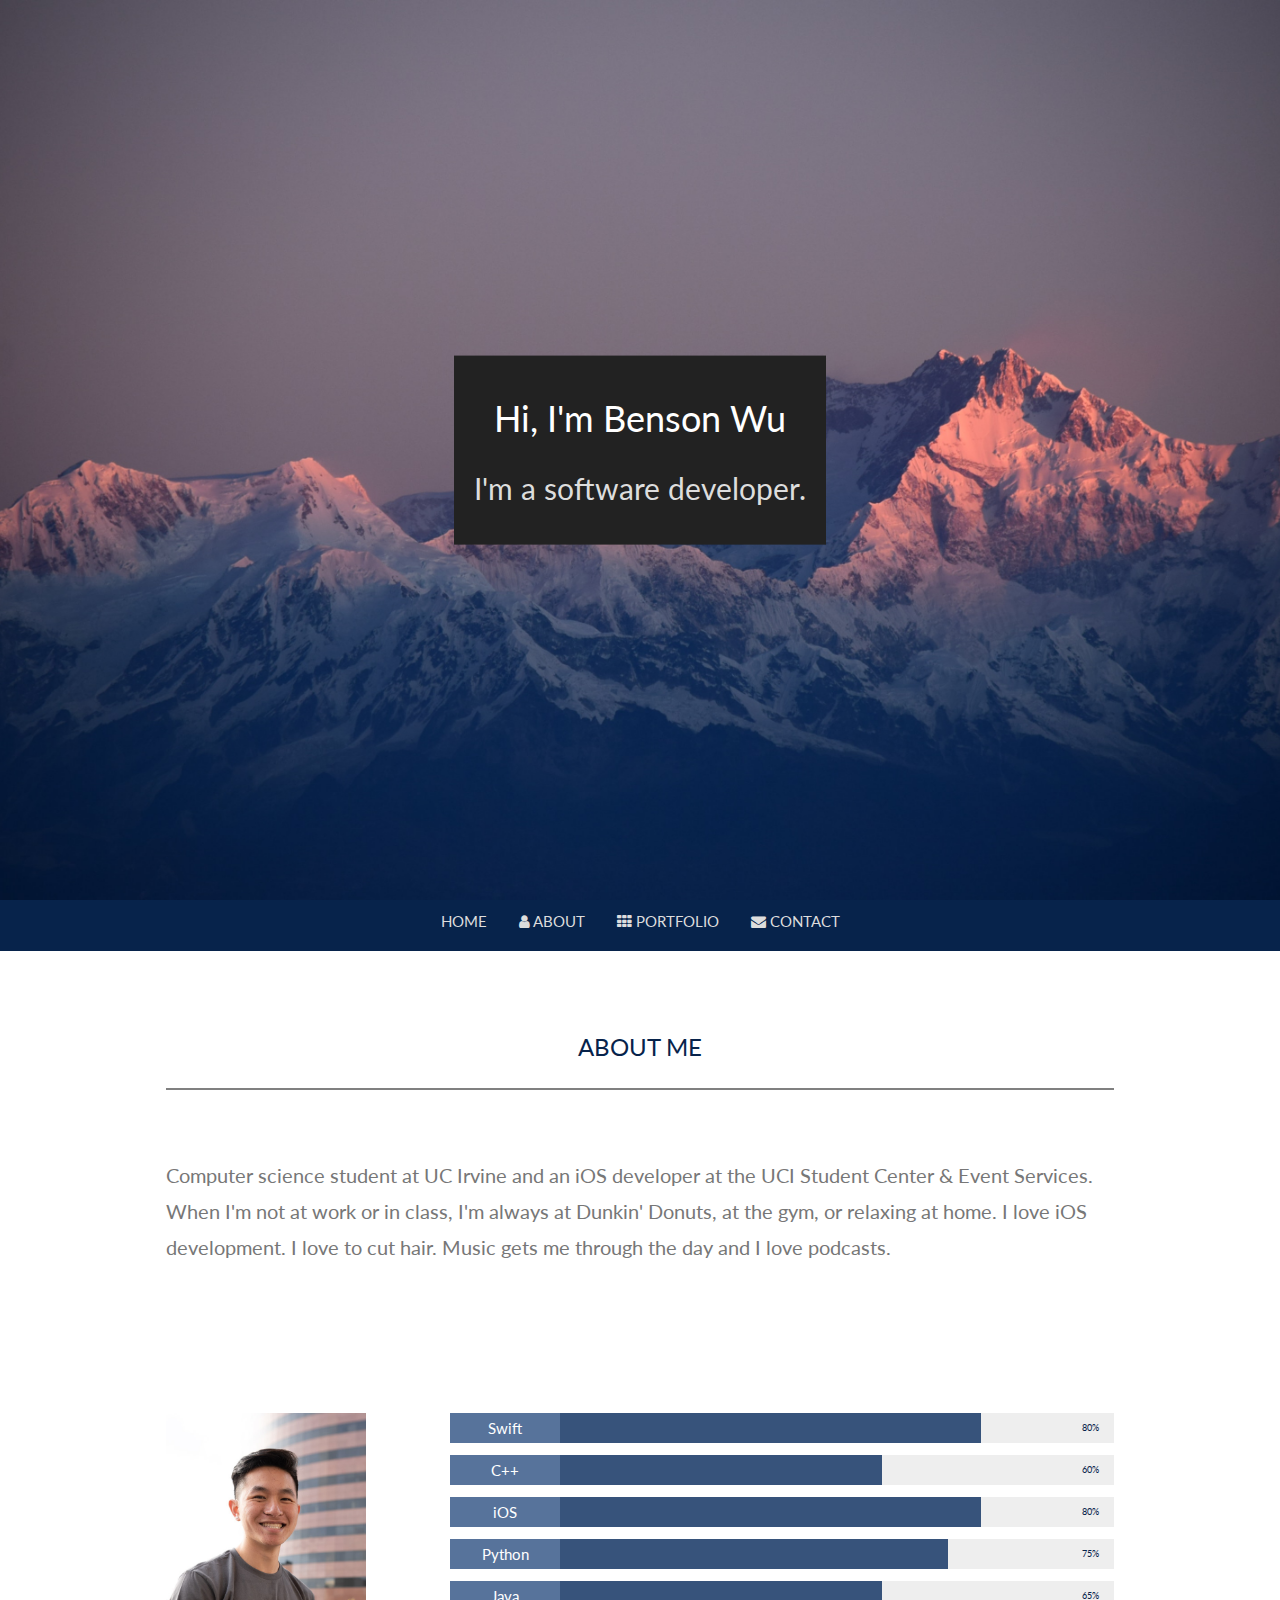
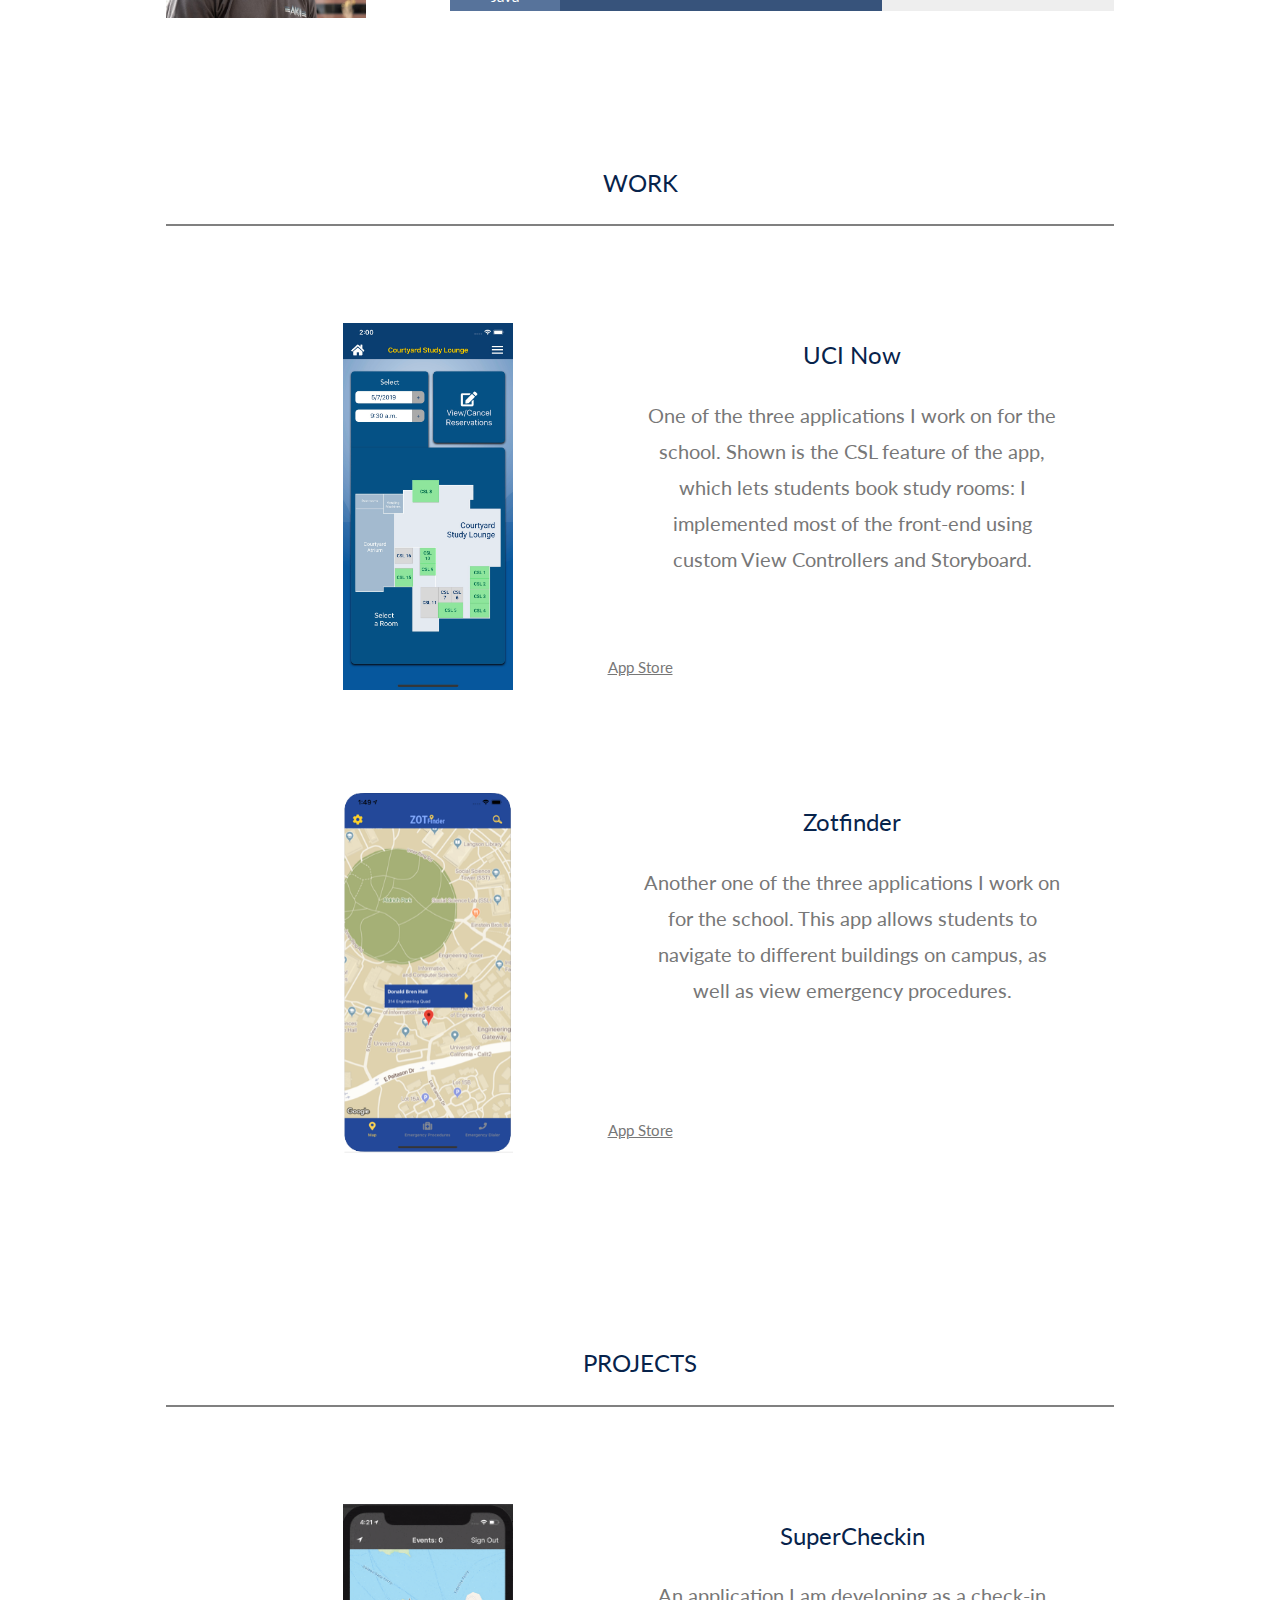
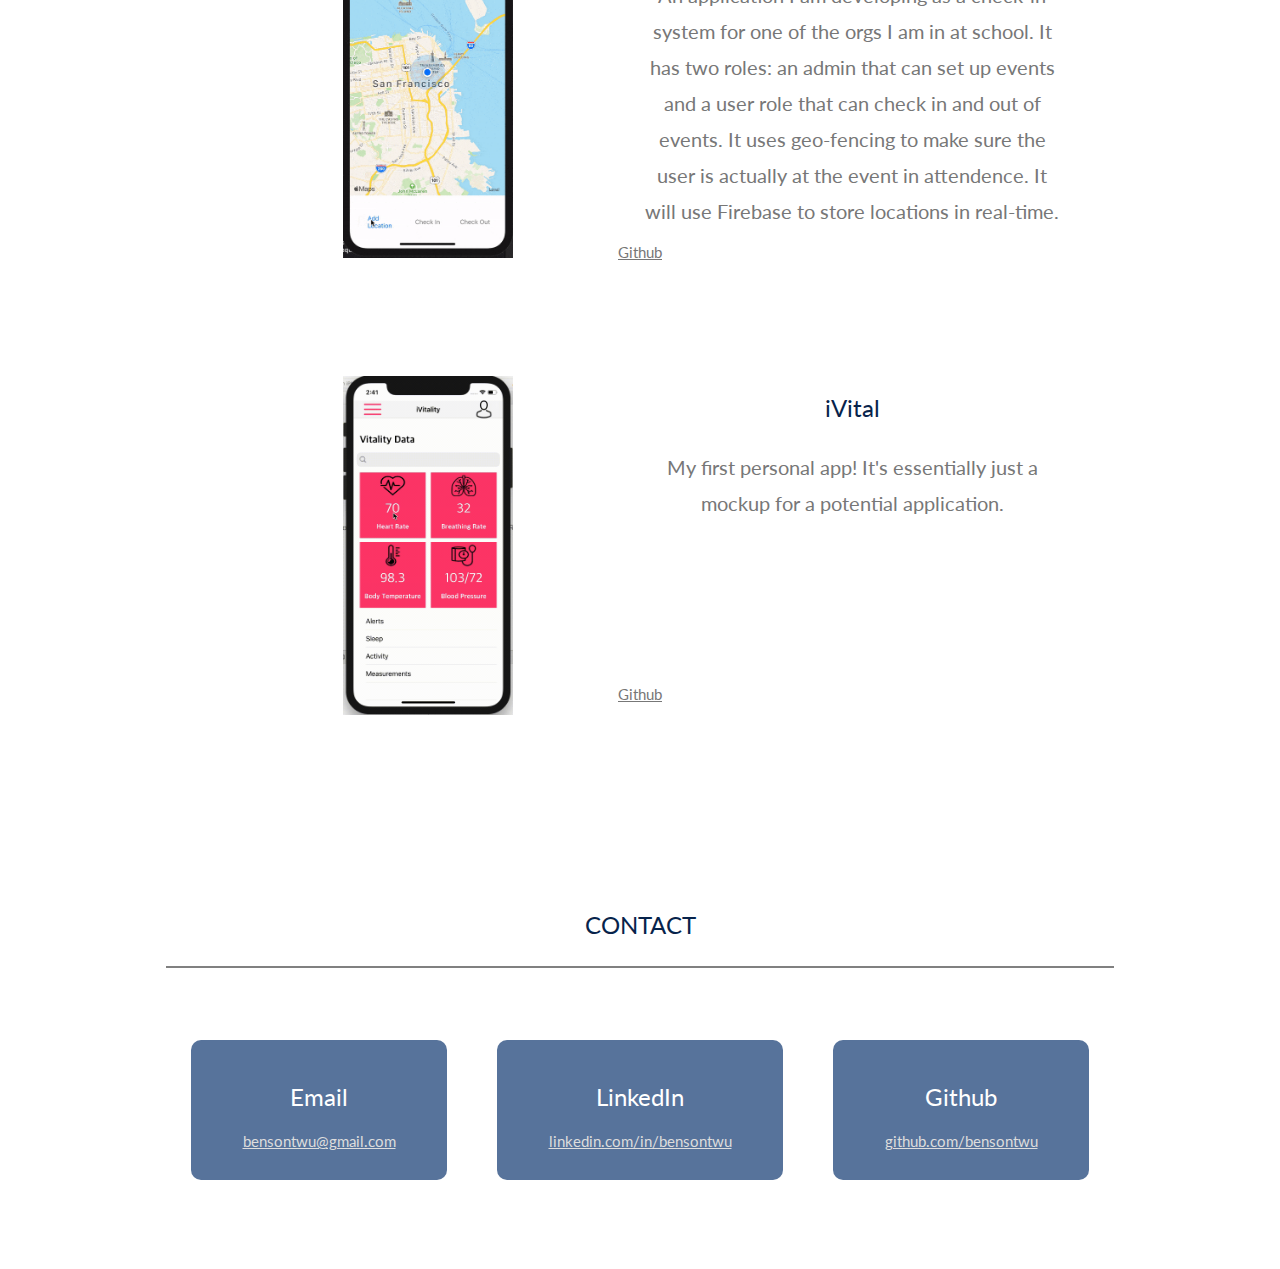
==== commit 04e5e591: "added zotfinder" ====
--- a/index.html
+++ b/index.html
@@ -258,6 +258,16 @@
 					</div>
 					<a href="https://apps.apple.com/us/app/uci-now/id1382415698">App Store</a>
 				</div>
+				<div class="grid-item">
+					<div class="proj-pic">
+						<img src="assets/zotfinder.png">
+					</div>
+					<div class="proj-desc">
+						<h3>Zotfinder</h3>
+						<p>Another one of the three applications I work on for the school. This app allows students to navigate to different buildings on campus, as well as view emergency procedures.</p>
+					</div>
+					<a href="https://apps.apple.com/us/app/zotfinder/id915256719">App Store</a>
+				</div>
 			</div>
 		</div>
 		<div class="w3-content w3-container w3-padding-64">
